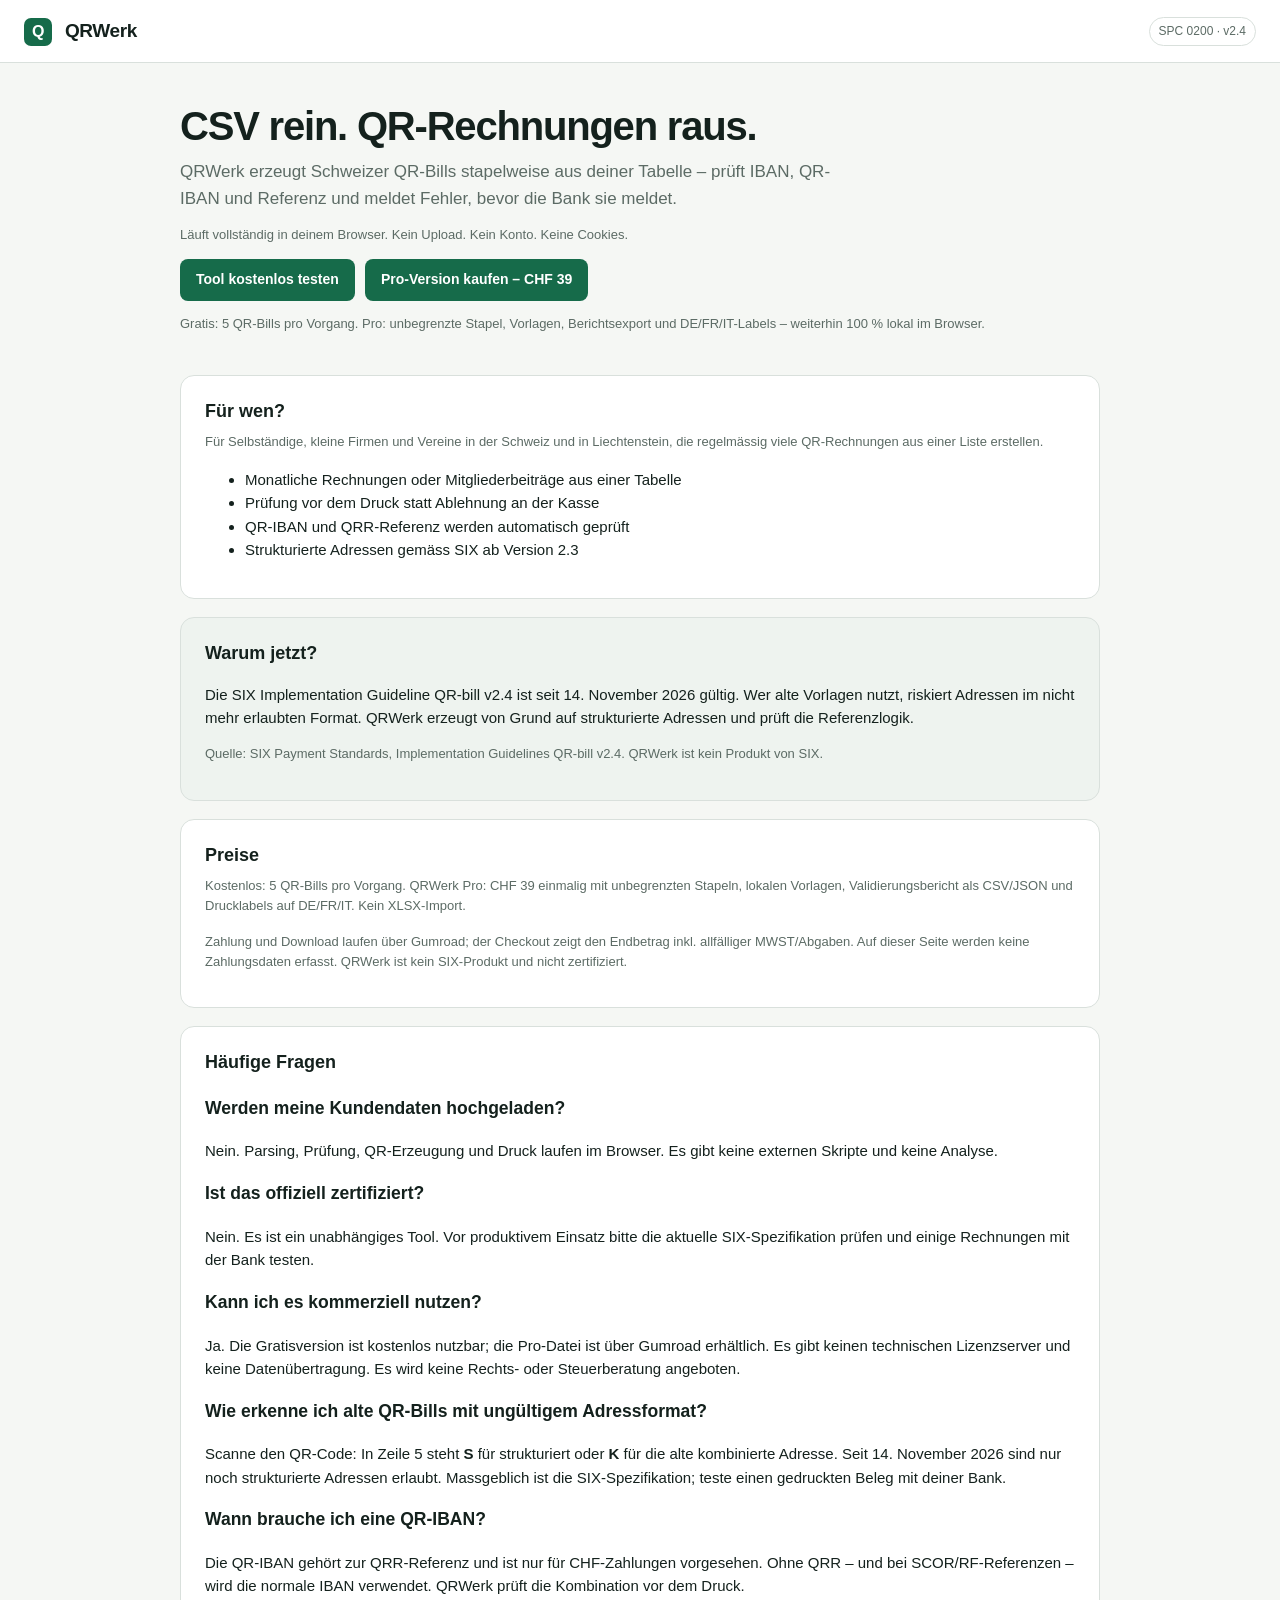
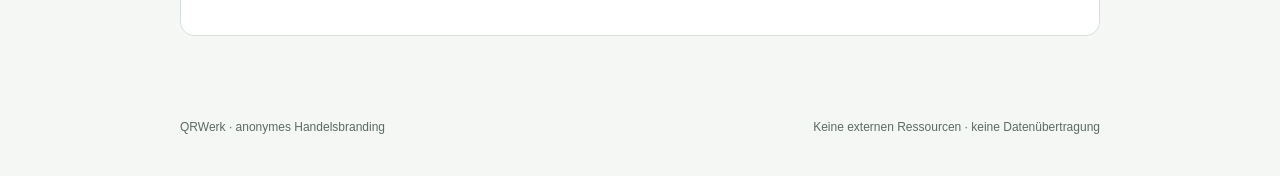
==== index.html @ 18c4329b "FAQ: Adressformat und QR-IBAN ergänzt Zwei additional häufige Fragen inkl. FAQPage-Schema für Inboun" ====
<!doctype html>
<html lang="de-CH">
<head>
  <meta charset="utf-8">
  <meta name="viewport" content="width=device-width, initial-scale=1">
  <title>QRWerk – Schweizer QR-Rechnungen im Stapel, lokal im Browser</title>
  <meta name="description" content="CSV-Datei zu geprüften Schweizer QR-Bills: IBAN, QR-IBAN und Referenz prüfen, SPC 0200 nach SIX v2.4. 100 % lokal im Browser, ohne Upload und ohne Konto. Gratis mit 5 QR-Bills, Pro CHF 39.">
  <meta name="robots" content="index,follow">
  <link rel="canonical" href="https://phil-antrope.github.io/qrwerk/">
  <meta property="og:title" content="QRWerk – Schweizer QR-Rechnungen im Stapel">
  <meta property="og:description" content="CSV rein, geprüfte QR-Bills raus. Lokal im Browser, ohne Upload und ohne Konto.">
  <meta property="og:type" content="website">
  <meta property="og:url" content="https://phil-antrope.github.io/qrwerk/">
  <meta name="twitter:card" content="summary">
  <script type="application/ld+json">
  {
    "@context": "https://schema.org",
    "@type": "SoftwareApplication",
    "name": "QRWerk",
    "applicationCategory": "BusinessApplication",
    "operatingSystem": "Webbrowser",
    "url": "https://phil-antrope.github.io/qrwerk/",
    "description": "Erzeugt aus CSV geprüfte Schweizer QR-Bills mit SPC-0200-Payload nach SIX IG QR-bill v2.4. Läuft vollständig lokal im Browser, ohne Upload, Konto oder Cookies.",
    "inLanguage": "de-CH",
    "offers": {
      "@type": "Offer",
      "price": "39",
      "priceCurrency": "CHF",
      "url": "https://gumroad.com/l/focvs",
      "description": "QRWerk Pro: unbegrenzte Stapel, lokale Vorlagen, Berichtsexport, DE/FR/IT-Labels. Einmalig, kein Abo."
    }
  }
  </script>
  <script type="application/ld+json">
  {
    "@context": "https://schema.org",
    "@type": "FAQPage",
    "mainEntity": [
      {
        "@type": "Question",
        "name": "Werden meine Kundendaten hochgeladen?",
        "acceptedAnswer": {
          "@type": "Answer",
          "text": "Nein. Parsing, Prüfung, QR-Erzeugung und Druck laufen im Browser. Es gibt keine externen Skripte und keine Analyse."
        }
      },
      {
        "@type": "Question",
        "name": "Ist QRWerk offiziell zertifiziert?",
        "acceptedAnswer": {
          "@type": "Answer",
          "text": "Nein. Es ist ein unabhängiges Tool, kein Produkt der SIX Group, ohne Zertifizierung und ohne Garantie für Bankannahme."
        }
      },
      {
        "@type": "Question",
        "name": "Was kostet QRWerk?",
        "acceptedAnswer": {
          "@type": "Answer",
          "text": "Die Gratisversion ist kostenlos und erlaubt 5 QR-Bills pro Vorgang. QRWerk Pro kostet CHF 39 einmalig über Gumroad, ohne Abo und ohne Lizenzserver."
        }
      },
      {
        "@type": "Question",
        "name": "Wie erkenne ich alte QR-Bills mit ungültigem Adressformat?",
        "acceptedAnswer": {
          "@type": "Answer",
          "text": "Scanne den QR-Code mit einer beliebigen Reader-App: In Zeile 5 steht S für strukturiert oder K für die alte, kombinierte Adresse. Seit dem 14. November 2026 sind nur noch strukturierte Adressen erlaubt. Prüfe die massgebliche SIX-Spezifikation und teste einen gedruckten Beleg mit deiner Bank."
        }
      },
      {
        "@type": "Question",
        "name": "Wann brauche ich eine QR-IBAN?",
        "acceptedAnswer": {
          "@type": "Answer",
          "text": "Eine QR-IBAN gehört zur QRR-Referenz und ist nur für CHF-Zahlungen vorgesehen. Ohne QRR wird die normale IBAN verwendet; bei SCOR/RF-Referenzen ebenfalls. QRWerk prüft diese Kombination vor dem Druck."
        }
      }
    ]
  }
  </script>
  <link rel="stylesheet" href="tool-style.css?v=2">
</head>
<body>
  <header class="topbar">
    <div class="brand"><span class="mark">Q</span> QRWerk</div>
    <div class="badges"><span class="badge">SPC 0200 · v2.4</span></div>
  </header>

  <main>
    <section class="hero">
      <h1>CSV rein. QR-Rechnungen raus.</h1>
      <p class="lead">QRWerk erzeugt Schweizer QR-Bills stapelweise aus deiner Tabelle – prüft IBAN,
        QR-IBAN und Referenz und meldet Fehler, bevor die Bank sie meldet.</p>
      <p class="hint">Läuft vollständig in deinem Browser. Kein Upload. Kein Konto. Keine Cookies.</p>
      <div class="actions">
        <a href="tool.html"><button type="button">Tool kostenlos testen</button></a>
        <a href="https://gumroad.com/l/focvs"><button type="button">Pro-Version kaufen – CHF 39</button></a>
      </div>
      <p class="hint">Gratis: 5 QR-Bills pro Vorgang. Pro: unbegrenzte Stapel, Vorlagen,
        Berichtsexport und DE/FR/IT-Labels – weiterhin 100 % lokal im Browser.</p>
    </section>

    <section class="card">
      <h2>Für wen?</h2>
      <p class="sub">Für Selbständige, kleine Firmen und Vereine in der Schweiz und in Liechtenstein,
        die regelmässig viele QR-Rechnungen aus einer Liste erstellen.</p>
      <ul>
        <li>Monatliche Rechnungen oder Mitgliederbeiträge aus einer Tabelle</li>
        <li>Prüfung vor dem Druck statt Ablehnung an der Kasse</li>
        <li>QR-IBAN und QRR-Referenz werden automatisch geprüft</li>
        <li>Strukturierte Adressen gemäss SIX ab Version 2.3</li>
      </ul>
    </section>

    <section class="card tonal">
      <h2>Warum jetzt?</h2>
      <p>Die SIX Implementation Guideline QR-bill v2.4 ist seit 14. November 2026 gültig.
        Wer alte Vorlagen nutzt, riskiert Adressen im nicht mehr erlaubten Format. QRWerk
        erzeugt von Grund auf strukturierte Adressen und prüft die Referenzlogik.</p>
      <p class="hint">Quelle: SIX Payment Standards, Implementation Guidelines QR-bill v2.4.
        QRWerk ist kein Produkt von SIX.</p>
    </section>

    <section class="card">
      <h2>Preise</h2>
      <p class="sub">Kostenlos: 5 QR-Bills pro Vorgang. QRWerk Pro: CHF 39 einmalig mit
        unbegrenzten Stapeln, lokalen Vorlagen, Validierungsbericht als CSV/JSON und
        Drucklabels auf DE/FR/IT. Kein XLSX-Import.</p>
      <p class="hint">Zahlung und Download laufen über Gumroad; der Checkout zeigt den
        Endbetrag inkl. allfälliger MWST/Abgaben. Auf dieser Seite werden keine Zahlungsdaten
        erfasst. QRWerk ist kein SIX-Produkt und nicht zertifiziert.</p>
    </section>

    <section class="card">
      <h2>Häufige Fragen</h2>
      <h3>Werden meine Kundendaten hochgeladen?</h3>
      <p>Nein. Parsing, Prüfung, QR-Erzeugung und Druck laufen im Browser. Es gibt keine
        externen Skripte und keine Analyse.</p>
      <h3>Ist das offiziell zertifiziert?</h3>
      <p>Nein. Es ist ein unabhängiges Tool. Vor produktivem Einsatz bitte die aktuelle
        SIX-Spezifikation prüfen und einige Rechnungen mit der Bank testen.</p>
      <h3>Kann ich es kommerziell nutzen?</h3>
      <p>Ja. Die Gratisversion ist kostenlos nutzbar; die Pro-Datei ist über Gumroad
        erhältlich. Es gibt keinen technischen Lizenzserver und keine Datenübertragung.
        Es wird keine Rechts- oder Steuerberatung angeboten.</p>
      <h3>Wie erkenne ich alte QR-Bills mit ungültigem Adressformat?</h3>
      <p>Scanne den QR-Code: In Zeile 5 steht <strong>S</strong> für strukturiert oder
        <strong>K</strong> für die alte kombinierte Adresse. Seit 14. November 2026 sind nur
        noch strukturierte Adressen erlaubt. Massgeblich ist die SIX-Spezifikation; teste
        einen gedruckten Beleg mit deiner Bank.</p>
      <h3>Wann brauche ich eine QR-IBAN?</h3>
      <p>Die QR-IBAN gehört zur QRR-Referenz und ist nur für CHF-Zahlungen vorgesehen.
        Ohne QRR – und bei SCOR/RF-Referenzen – wird die normale IBAN verwendet. QRWerk
        prüft die Kombination vor dem Druck.</p>
    </section>
  </main>

  <footer>
    <span>QRWerk · anonymes Handelsbranding</span>
    <span>Keine externen Ressourcen · keine Datenübertragung</span>
  </footer>
</body>
</html>
---- tool-style.css ----
:root {
  --ink: #14211d;
  --muted: #5c6b65;
  --line: #d9e0dc;
  --bg: #f5f7f4;
  --card: #ffffff;
  --accent: #166b4a;
  --accent-dark: #0f5037;
  --red: #a4262c;
  --ok: #157347;
}

* { box-sizing: border-box; }

body {
  margin: 0;
  background: var(--bg);
  color: var(--ink);
  font: 15px/1.55 -apple-system, BlinkMacSystemFont, "Segoe UI", Roboto, Helvetica, Arial, sans-serif;
}

.topbar {
  display: flex;
  align-items: center;
  justify-content: space-between;
  gap: 16px;
  padding: 16px 24px;
  border-bottom: 1px solid var(--line);
  background: var(--card);
}

.brand { font-weight: 700; font-size: 19px; letter-spacing: -0.02em; }
.mark {
  display: inline-grid;
  place-items: center;
  width: 28px; height: 28px;
  margin-right: 8px;
  border-radius: 7px;
  background: var(--accent);
  color: white;
  font-size: 16px;
}
.badges { display: flex; gap: 8px; flex-wrap: wrap; }
.badge {
  padding: 4px 9px;
  border: 1px solid var(--line);
  border-radius: 999px;
  color: var(--muted);
  font-size: 12px;
}

main { max-width: 960px; margin: 0 auto; padding: 32px 20px 64px; }

.hero { padding: 8px 0 28px; }
h1 { margin: 0 0 10px; font-size: clamp(26px, 4vw, 40px); line-height: 1.15; letter-spacing: -0.03em; }
.lead { margin: 0 0 10px; color: var(--muted); font-size: 17px; max-width: 680px; }
.hint { color: var(--muted); font-size: 13px; }
.mode-switch { display: flex; align-items: center; gap: 10px; flex-wrap: wrap; margin-top: 12px; }
.check { display: inline-flex; align-items: center; font-size: 13px; color: var(--ink); }
.check input { display: inline-block; width: auto; margin: 0 8px 0 0; }

.card {
  background: var(--card);
  border: 1px solid var(--line);
  border-radius: 14px;
  padding: 22px 24px;
  margin-bottom: 18px;
}
.card.tonal { background: #eef3ef; }
h2 { margin: 0 0 6px; font-size: 18px; }
.sub { margin: 0 0 16px; color: var(--muted); font-size: 13px; }
.step {
  display: inline-grid; place-items: center;
  width: 24px; height: 24px; margin-right: 8px;
  border-radius: 50%;
  background: #e5f2eb; color: var(--accent-dark);
  font-size: 12px; font-weight: 700;
}

.grid { display: grid; grid-template-columns: repeat(3, minmax(0, 1fr)); gap: 12px; }
.grid .wide { grid-column: 1 / -1; }
label { display: block; font-size: 12px; color: var(--muted); font-weight: 600; }
input, textarea, select {
  display: block;
  width: 100%;
  margin-top: 5px;
  padding: 9px 11px;
  border: 1px solid #cbd5d0;
  border-radius: 8px;
  background: #fff;
  color: var(--ink);
  font: inherit;
  font-size: 14px;
}
input:focus, textarea:focus, select:focus { outline: 2px solid #9ccdb4; border-color: var(--accent); }
textarea { font-family: ui-monospace, SFMono-Regular, Menlo, monospace; font-size: 13px; resize: vertical; }
.inline-input { width: min(320px, 100%); }
.local-templates { margin-top: 16px; font-size: 13px; }
.local-templates summary { cursor: pointer; color: var(--accent-dark); font-weight: 600; }
.local-templates select { width: min(320px, 100%); }

.actions { display: flex; align-items: center; gap: 10px; flex-wrap: wrap; margin-top: 14px; }
button {
  padding: 10px 16px;
  border: 0;
  border-radius: 8px;
  background: var(--accent);
  color: white;
  font: inherit; font-weight: 600; font-size: 14px;
  cursor: pointer;
}
button:hover { background: var(--accent-dark); }
button.ghost { background: #eef3ef; color: var(--accent-dark); }
button.ghost:hover { background: #e0eae3; }
button:disabled { opacity: 0.5; cursor: not-allowed; }
.file { margin-left: auto; }
.file input { display: inline-block; width: auto; margin-left: 8px; font-size: 12px; }

.summary { margin-bottom: 12px; font-size: 13px; }
.tablewrap { overflow-x: auto; }
table { width: 100%; border-collapse: collapse; font-size: 13px; }
th, td { text-align: left; padding: 8px 10px; border-bottom: 1px solid var(--line); }
th { color: var(--muted); font-size: 11px; text-transform: uppercase; letter-spacing: 0.05em; }
.status-ok { color: var(--ok); font-weight: 600; }
.status-error { color: var(--red); font-weight: 600; }

.slips { display: grid; gap: 20px; }
.slip {
  width: 210mm;
  max-width: 100%;
  min-height: 105mm;
  margin: 0 auto;
  border: 1px solid #222;
  background: white;
  display: grid;
  /* SIX IG v2.4, 3.3: receipt 62 mm + payment part 148 mm = 210 mm. */
  grid-template-columns: 148mm 62mm;
  gap: 0;
  padding: 0;
  color: #000;
  font-size: 9pt;
}
.payment { display: grid; grid-template-columns: 46mm 1fr; gap: 5mm; align-content: start; }
.slip-title { grid-column: 1 / -1; margin: 0 0 2mm; font-size: 8pt; text-transform: uppercase; }
.qr svg { display: block; width: 46mm; height: 46mm; }
.payinfo dl { margin: 0; display: grid; grid-template-columns: 26mm 1fr; gap: 2mm 3mm; }
.payinfo dt { color: #333; font-size: 7pt; text-transform: uppercase; }
.payinfo dd { margin: 0; font-weight: 600; word-break: break-word; }
.payinfo dd.blank { min-height: 3mm; border-bottom: 1px solid #888; }
.payinfo .amount { font-size: 14pt; font-weight: 700; }
.receipt { border-left: 1px dashed #555; padding-left: 4mm; }
.receipt h4 { margin: 0 0 3mm; font-size: 8pt; }
.receipt .line { margin-bottom: 2mm; word-break: break-word; }
.receipt .amount { margin-top: 6mm; font-size: 12pt; font-weight: 700; }

footer {
  display: flex; justify-content: space-between; gap: 16px; flex-wrap: wrap;
  max-width: 960px; margin: 0 auto; padding: 0 20px 40px;
  color: var(--muted); font-size: 12px;
}

@media (max-width: 760px) {
  .grid { grid-template-columns: repeat(2, minmax(0, 1fr)); }
  .file { margin-left: 0; }
}

@page { size: A4; margin: 0; }
@media print {
  body { background: white; }
  .topbar, .hero, .card:not(#preview-card), .no-print, footer, .tonal { display: none !important; }
  main { max-width: none; margin: 0; padding: 0; }
  .card { border: 0; padding: 0; margin: 0; }
  #preview-card h2, #preview-card .sub { display: none; }
  .slips { display: block; }
  .slip { break-after: page; page-break-after: always; border: 0; margin: 0; }
  .slip:last-child { break-after: auto; page-break-after: auto; }
}
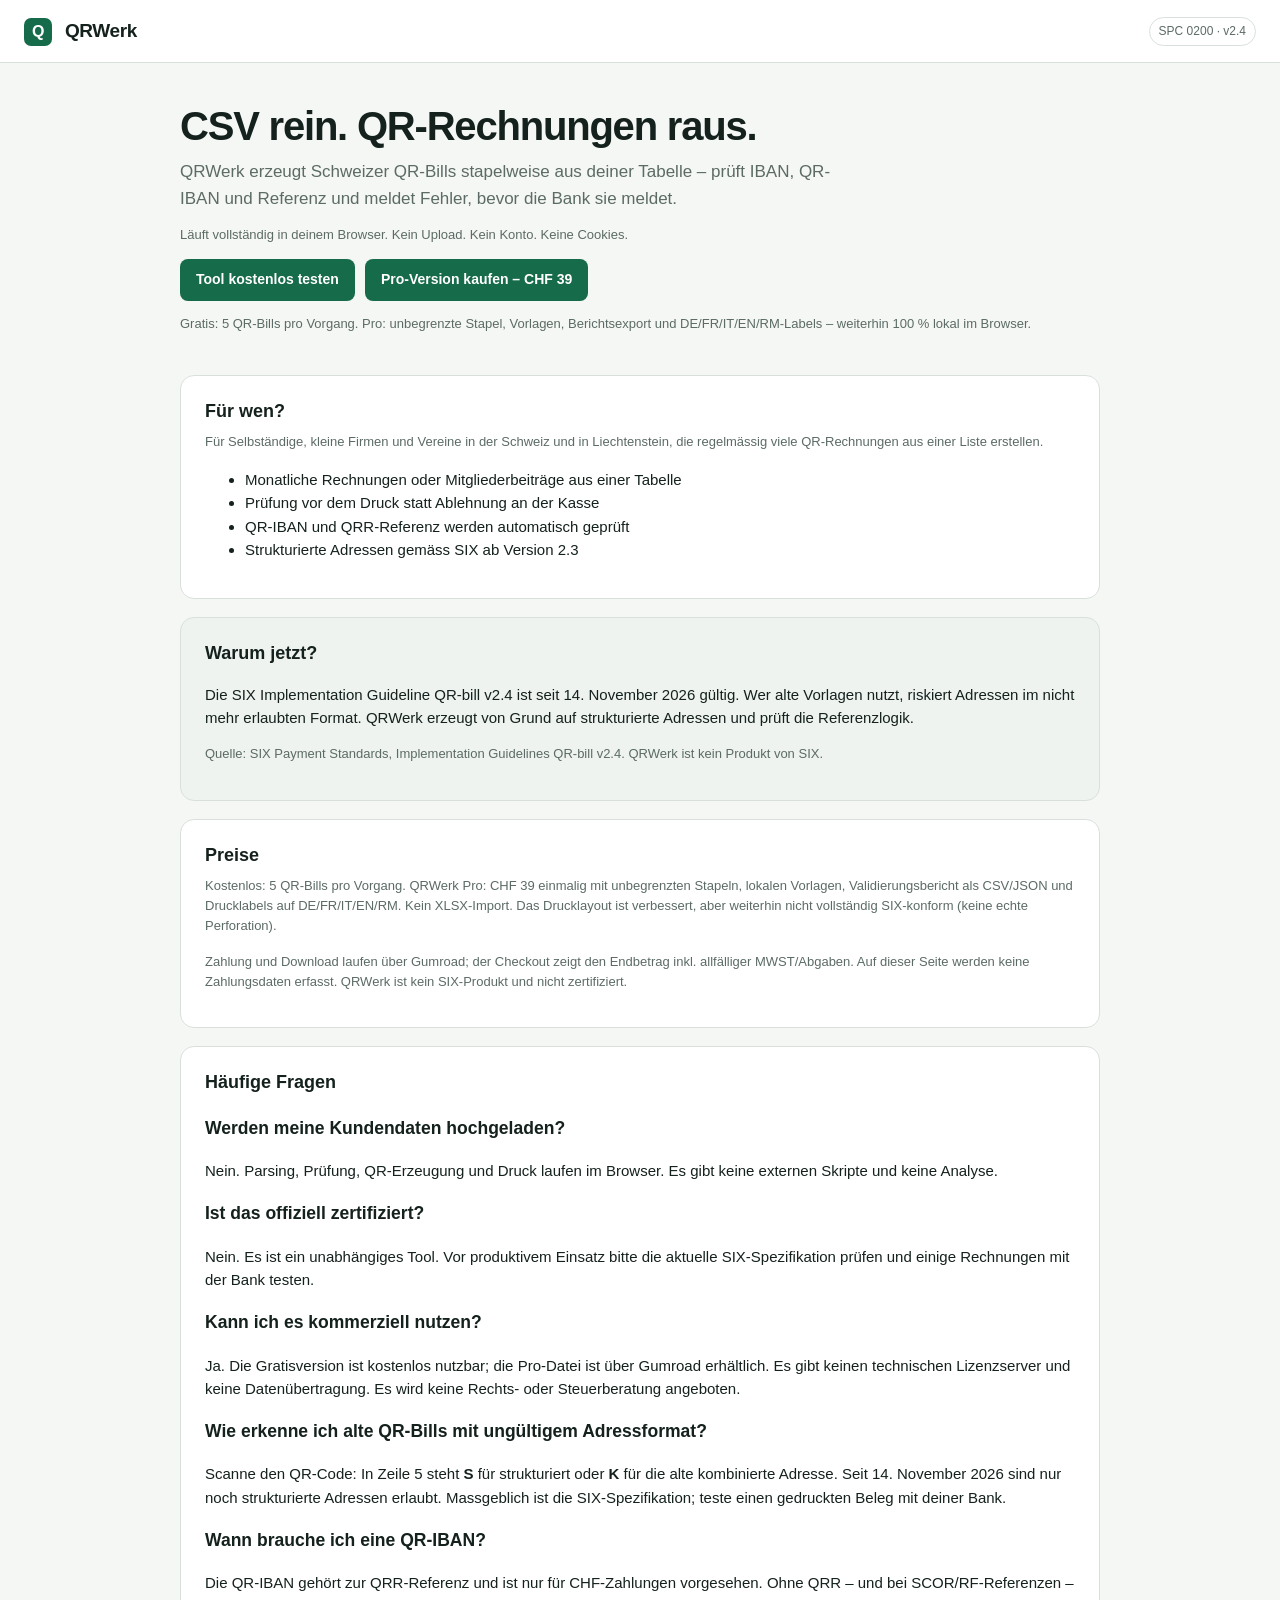
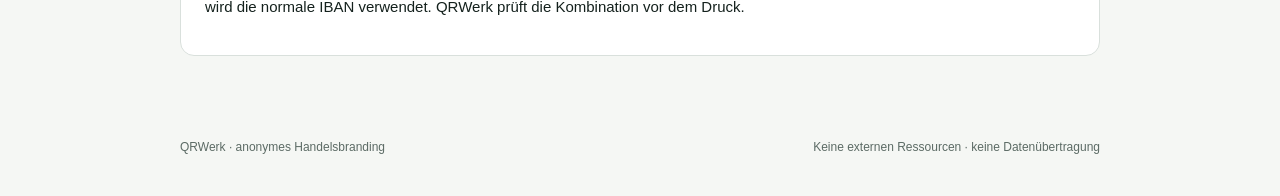
==== commit c8899950: "QRWerk v0.3.0 – SIX-Restlücken, Länderprüfung, Druckmodul (42 Tests) ISO-3166-vendored, §4.4-Betrag/" ====
--- a/index.html
+++ b/index.html
@@ -27,7 +27,7 @@
       "price": "39",
       "priceCurrency": "CHF",
       "url": "https://gumroad.com/l/focvs",
-      "description": "QRWerk Pro: unbegrenzte Stapel, lokale Vorlagen, Berichtsexport, DE/FR/IT-Labels. Einmalig, kein Abo."
+      "description": "QRWerk Pro: unbegrenzte Stapel, lokale Vorlagen, Berichtsexport, DE/FR/IT/EN/RM-Labels. Einmalig, kein Abo."
     }
   }
   </script>
@@ -79,7 +79,7 @@
     ]
   }
   </script>
-  <link rel="stylesheet" href="tool-style.css?v=2">
+  <link rel="stylesheet" href="tool-style.css?v=3">
 </head>
 <body>
   <header class="topbar">
@@ -98,7 +98,7 @@
         <a href="https://gumroad.com/l/focvs"><button type="button">Pro-Version kaufen – CHF 39</button></a>
       </div>
       <p class="hint">Gratis: 5 QR-Bills pro Vorgang. Pro: unbegrenzte Stapel, Vorlagen,
-        Berichtsexport und DE/FR/IT-Labels – weiterhin 100 % lokal im Browser.</p>
+        Berichtsexport und DE/FR/IT/EN/RM-Labels – weiterhin 100 % lokal im Browser.</p>
     </section>
 
     <section class="card">
@@ -126,7 +126,8 @@
       <h2>Preise</h2>
       <p class="sub">Kostenlos: 5 QR-Bills pro Vorgang. QRWerk Pro: CHF 39 einmalig mit
         unbegrenzten Stapeln, lokalen Vorlagen, Validierungsbericht als CSV/JSON und
-        Drucklabels auf DE/FR/IT. Kein XLSX-Import.</p>
+        Drucklabels auf DE/FR/IT/EN/RM. Kein XLSX-Import. Das Drucklayout ist verbessert,
+        aber weiterhin nicht vollständig SIX-konform (keine echte Perforation).</p>
       <p class="hint">Zahlung und Download laufen über Gumroad; der Checkout zeigt den
         Endbetrag inkl. allfälliger MWST/Abgaben. Auf dieser Seite werden keine Zahlungsdaten
         erfasst. QRWerk ist kein SIX-Produkt und nicht zertifiziert.</p>
--- a/tool-style.css
+++ b/tool-style.css
@@ -125,33 +125,67 @@
 .status-error { color: var(--red); font-weight: 600; }
 
 .slips { display: grid; gap: 20px; }
+/* SIX IG v2.4: receipt LEFT of payment part, 62 + 148 = 210 mm, height 105 mm.
+   [P] Browser PDF cannot create a real perforation; dashed lines and corner
+   cut marks are the closest local approximation. Typography follows 3.4
+   (Arial/Helvetica/Liberation Sans, 6-11 pt, no italic/underline). */
 .slip {
+  position: relative;
   width: 210mm;
   max-width: 100%;
   min-height: 105mm;
   margin: 0 auto;
-  border: 1px solid #222;
-  background: white;
+  background: #fff;
   display: grid;
-  /* SIX IG v2.4, 3.3: receipt 62 mm + payment part 148 mm = 210 mm. */
-  grid-template-columns: 148mm 62mm;
-  gap: 0;
-  padding: 0;
+  grid-template-columns: 62mm 148mm;
   color: #000;
-  font-size: 9pt;
-}
-.payment { display: grid; grid-template-columns: 46mm 1fr; gap: 5mm; align-content: start; }
-.slip-title { grid-column: 1 / -1; margin: 0 0 2mm; font-size: 8pt; text-transform: uppercase; }
+  font-family: Arial, Helvetica, "Liberation Sans", sans-serif;
+  font-size: 10pt;
+  font-style: normal;
+  border-top: 1px dashed #333;
+}
+.cut-marks { position: absolute; inset: 0; pointer-events: none; }
+.cut-marks i { position: absolute; width: 3mm; height: 0; border-top: 1px solid #333; }
+.cut-marks i:nth-child(1) { top: 0; left: 0; }
+.cut-marks i:nth-child(2) { top: 0; right: 0; }
+.cut-marks i:nth-child(3) { bottom: 0; left: 0; }
+.cut-marks i:nth-child(4) { bottom: 0; right: 0; }
+.receipt, .payment {
+  display: grid;
+  row-gap: 5mm; /* SIX IG v2.4, 3.5/3.6: 5 mm between sections. */
+  padding: 4mm 5mm;
+  min-width: 0;
+}
+.receipt { grid-template-rows: auto 1fr auto auto; border-right: 1px dashed #333; }
+.payment { grid-template-rows: auto auto auto 1fr; }
+.slip-title { margin: 0; font-size: 11pt; font-weight: 700; line-height: 1.1; }
+.section { min-width: 0; }
+.qr {
+  display: inline-block;
+  padding: var(--qr-quiet-mm, 5mm); /* >= 5 mm and >= 4 modules (set per QR version). */
+  background: #fff;
+  line-height: 0;
+}
 .qr svg { display: block; width: 46mm; height: 46mm; }
-.payinfo dl { margin: 0; display: grid; grid-template-columns: 26mm 1fr; gap: 2mm 3mm; }
-.payinfo dt { color: #333; font-size: 7pt; text-transform: uppercase; }
-.payinfo dd { margin: 0; font-weight: 600; word-break: break-word; }
-.payinfo dd.blank { min-height: 3mm; border-bottom: 1px solid #888; }
-.payinfo .amount { font-size: 14pt; font-weight: 700; }
-.receipt { border-left: 1px dashed #555; padding-left: 4mm; }
-.receipt h4 { margin: 0 0 3mm; font-size: 8pt; }
-.receipt .line { margin-bottom: 2mm; word-break: break-word; }
-.receipt .amount { margin-top: 6mm; font-size: 12pt; font-weight: 700; }
+.fields {
+  margin: 0;
+  display: grid;
+  grid-template-columns: 30mm 1fr;
+  column-gap: 2mm;
+  row-gap: 1mm;
+  align-content: start;
+}
+.receipt .fields { grid-template-columns: 22mm 1fr; }
+.section-head { font-size: 8pt; font-weight: 700; }
+.receipt .section-head { font-size: 6pt; }
+.fields dd { margin: 0; font-size: 10pt; word-break: break-word; }
+.receipt .fields dd { font-size: 8pt; }
+.fields dd.value { font-weight: 700; }
+.fields .payable-to { font-weight: 400; }
+.fields dd.blank-field, .blank-field { min-height: 3mm; border-bottom: 1px solid #000; }
+.fields dd.no-payment { font-weight: 700; }
+.acceptance-section .section-head { font-size: 6pt; font-weight: 700; }
+.acceptance-section .blank-field { margin-top: 2mm; height: 6mm; border-bottom: 1px solid #000; }
 
 footer {
   display: flex; justify-content: space-between; gap: 16px; flex-wrap: wrap;
@@ -172,6 +206,6 @@
   .card { border: 0; padding: 0; margin: 0; }
   #preview-card h2, #preview-card .sub { display: none; }
   .slips { display: block; }
-  .slip { break-after: page; page-break-after: always; border: 0; margin: 0; }
+  .slip { break-after: page; page-break-after: always; border: 0; border-top: 1px dashed #333; margin: 0; }
   .slip:last-child { break-after: auto; page-break-after: auto; }
 }
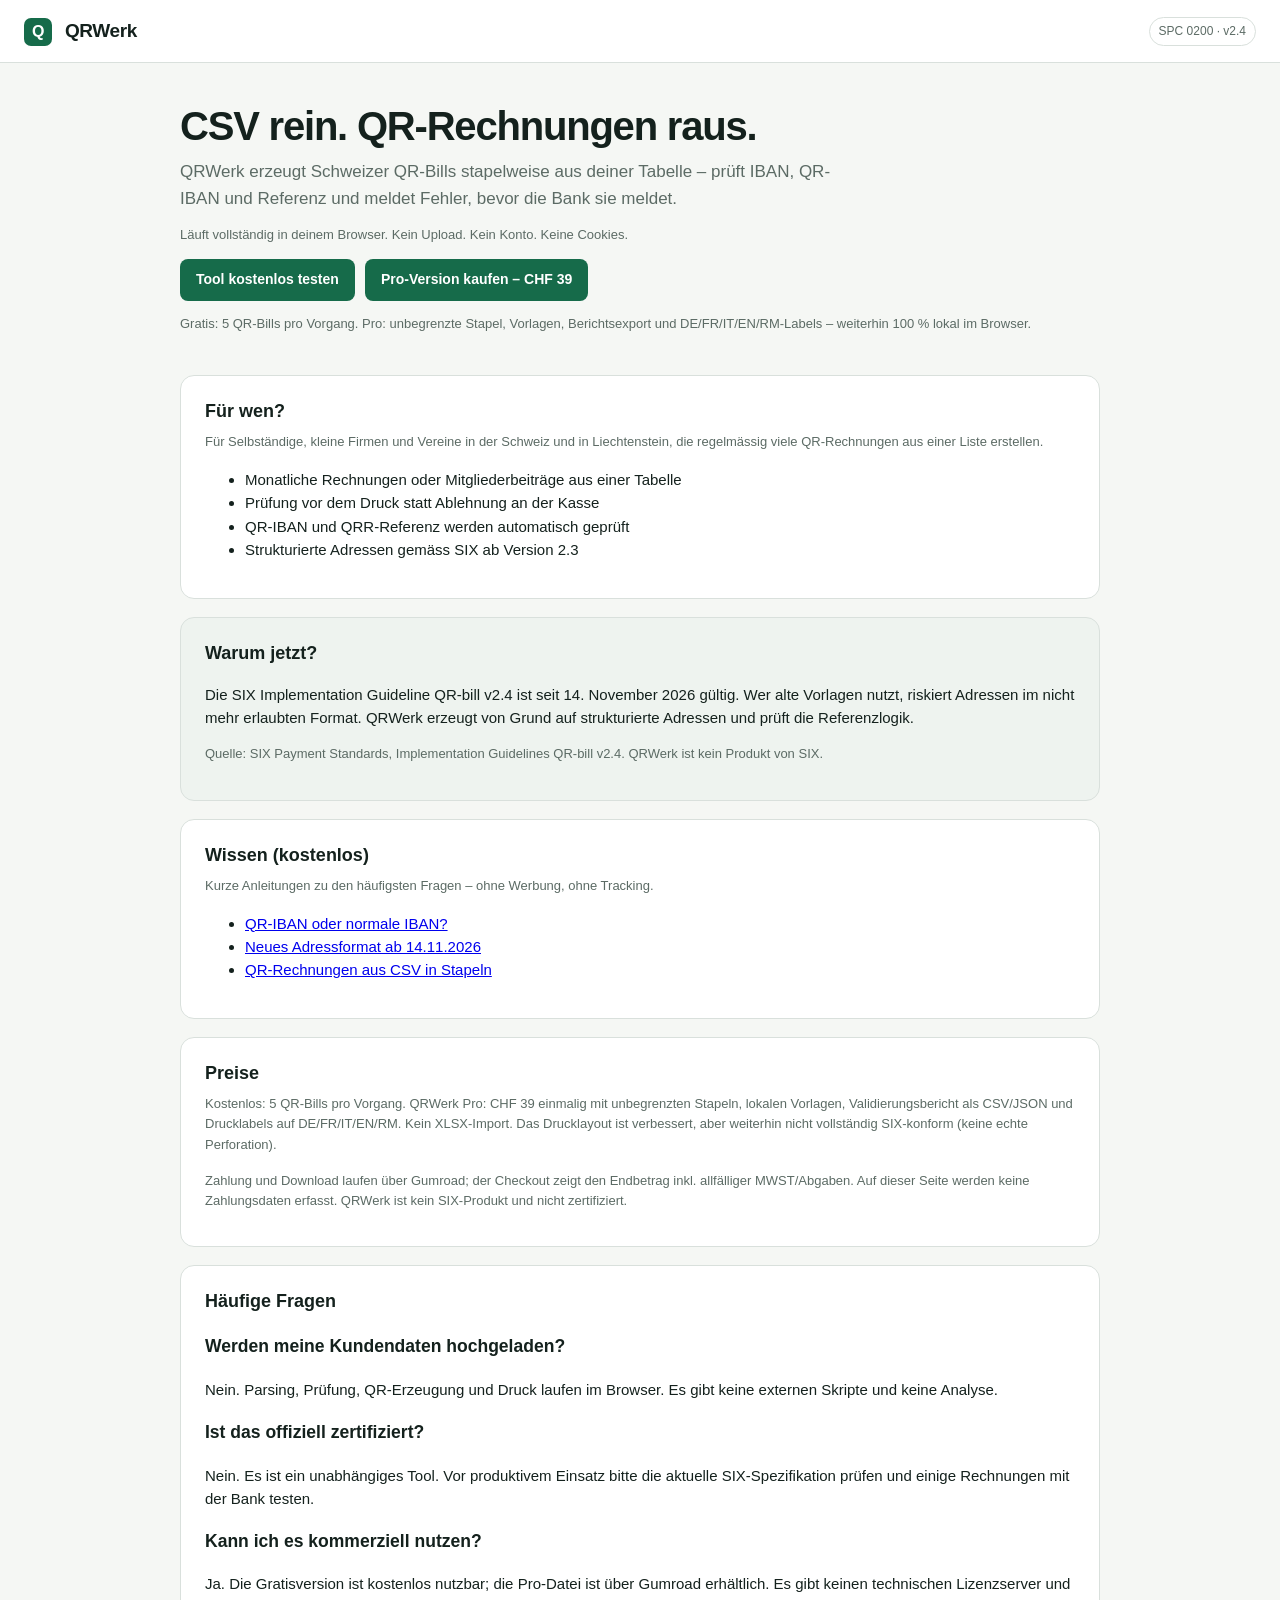
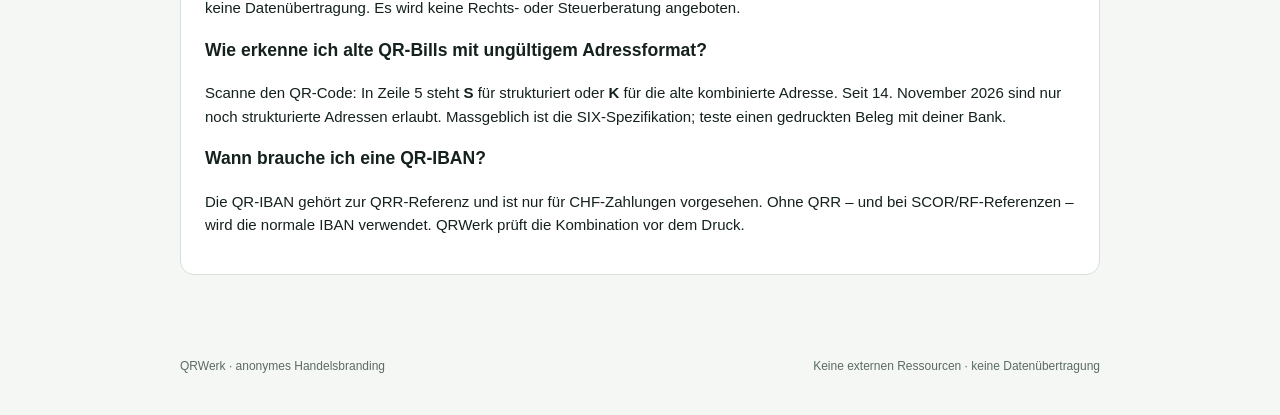
==== commit 4d4f443f: "Landingpage: kostenlose Wissen-Anleitungen verlinkt Inbound-SEO: Verweise auf QR-IBAN, Adressformat " ====
--- a/index.html
+++ b/index.html
@@ -123,6 +123,16 @@
     </section>
 
     <section class="card">
+      <h2>Wissen (kostenlos)</h2>
+      <p class="sub">Kurze Anleitungen zu den häufigsten Fragen – ohne Werbung, ohne Tracking.</p>
+      <ul>
+        <li><a href="https://phil-antrope.github.io/qrwerk/wissen/qr-iban-oder-iban.html">QR-IBAN oder normale IBAN?</a></li>
+        <li><a href="https://phil-antrope.github.io/qrwerk/wissen/qr-bill-adressformat-2026.html">Neues Adressformat ab 14.11.2026</a></li>
+        <li><a href="https://phil-antrope.github.io/qrwerk/wissen/csv-zu-qr-bill.html">QR-Rechnungen aus CSV in Stapeln</a></li>
+      </ul>
+    </section>
+
+    <section class="card">
       <h2>Preise</h2>
       <p class="sub">Kostenlos: 5 QR-Bills pro Vorgang. QRWerk Pro: CHF 39 einmalig mit
         unbegrenzten Stapeln, lokalen Vorlagen, Validierungsbericht als CSV/JSON und
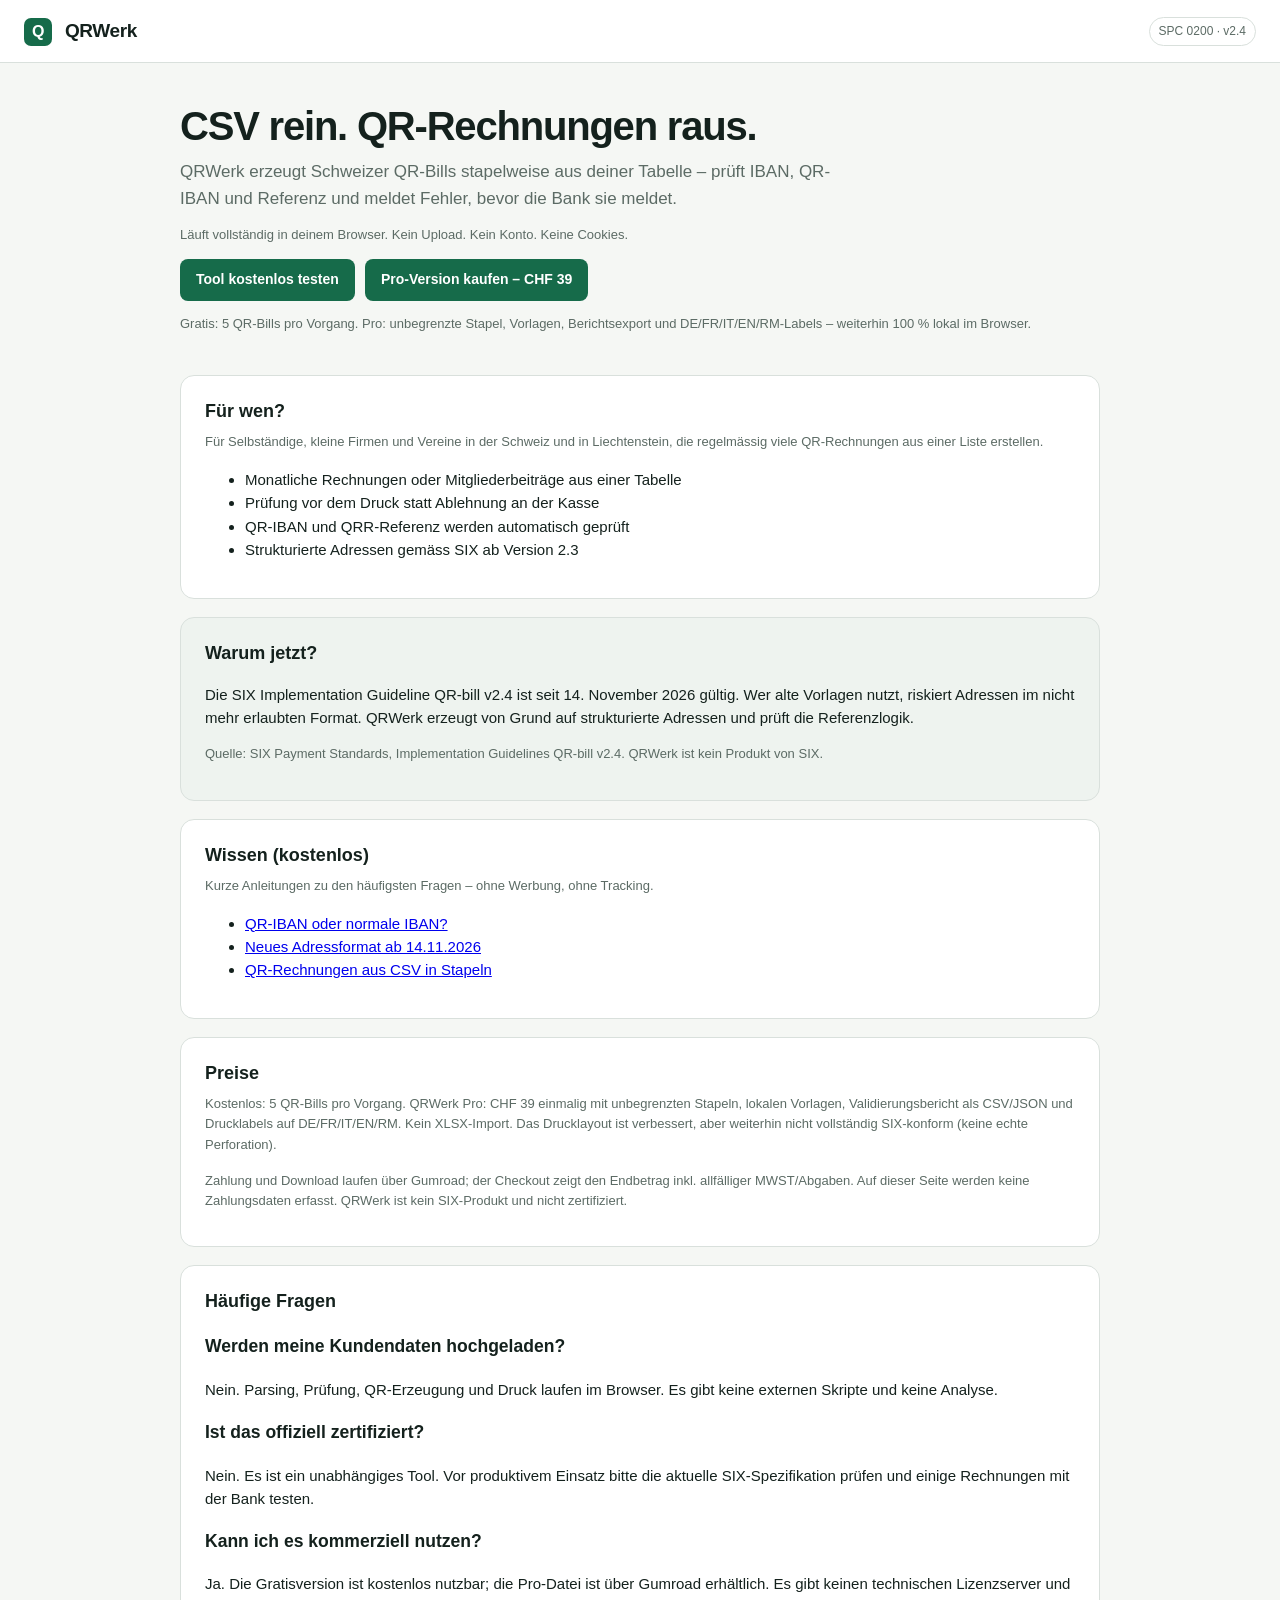
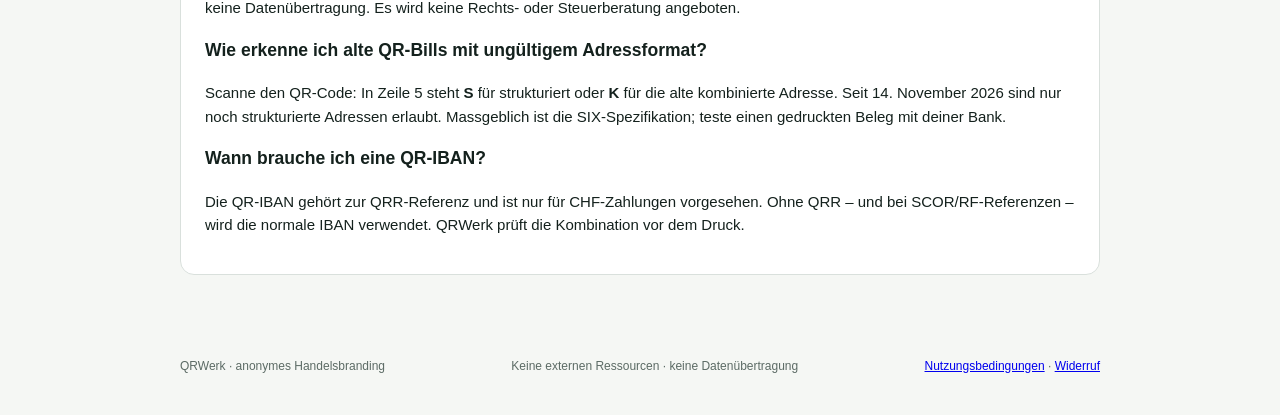
==== commit 4819453b: "Landingpage: Links zu Nutzungsbedingungen und Widerruf Rechtliche Hinweise verlinkt; keine personenb" ====
--- a/index.html
+++ b/index.html
@@ -170,6 +170,7 @@
   <footer>
     <span>QRWerk · anonymes Handelsbranding</span>
     <span>Keine externen Ressourcen · keine Datenübertragung</span>
+    <span><a href="https://phil-antrope.github.io/qrwerk/rechtliches/nutzungsbedingungen.html">Nutzungsbedingungen</a> · <a href="https://phil-antrope.github.io/qrwerk/rechtliches/widerruf.html">Widerruf</a></span>
   </footer>
 </body>
 </html>
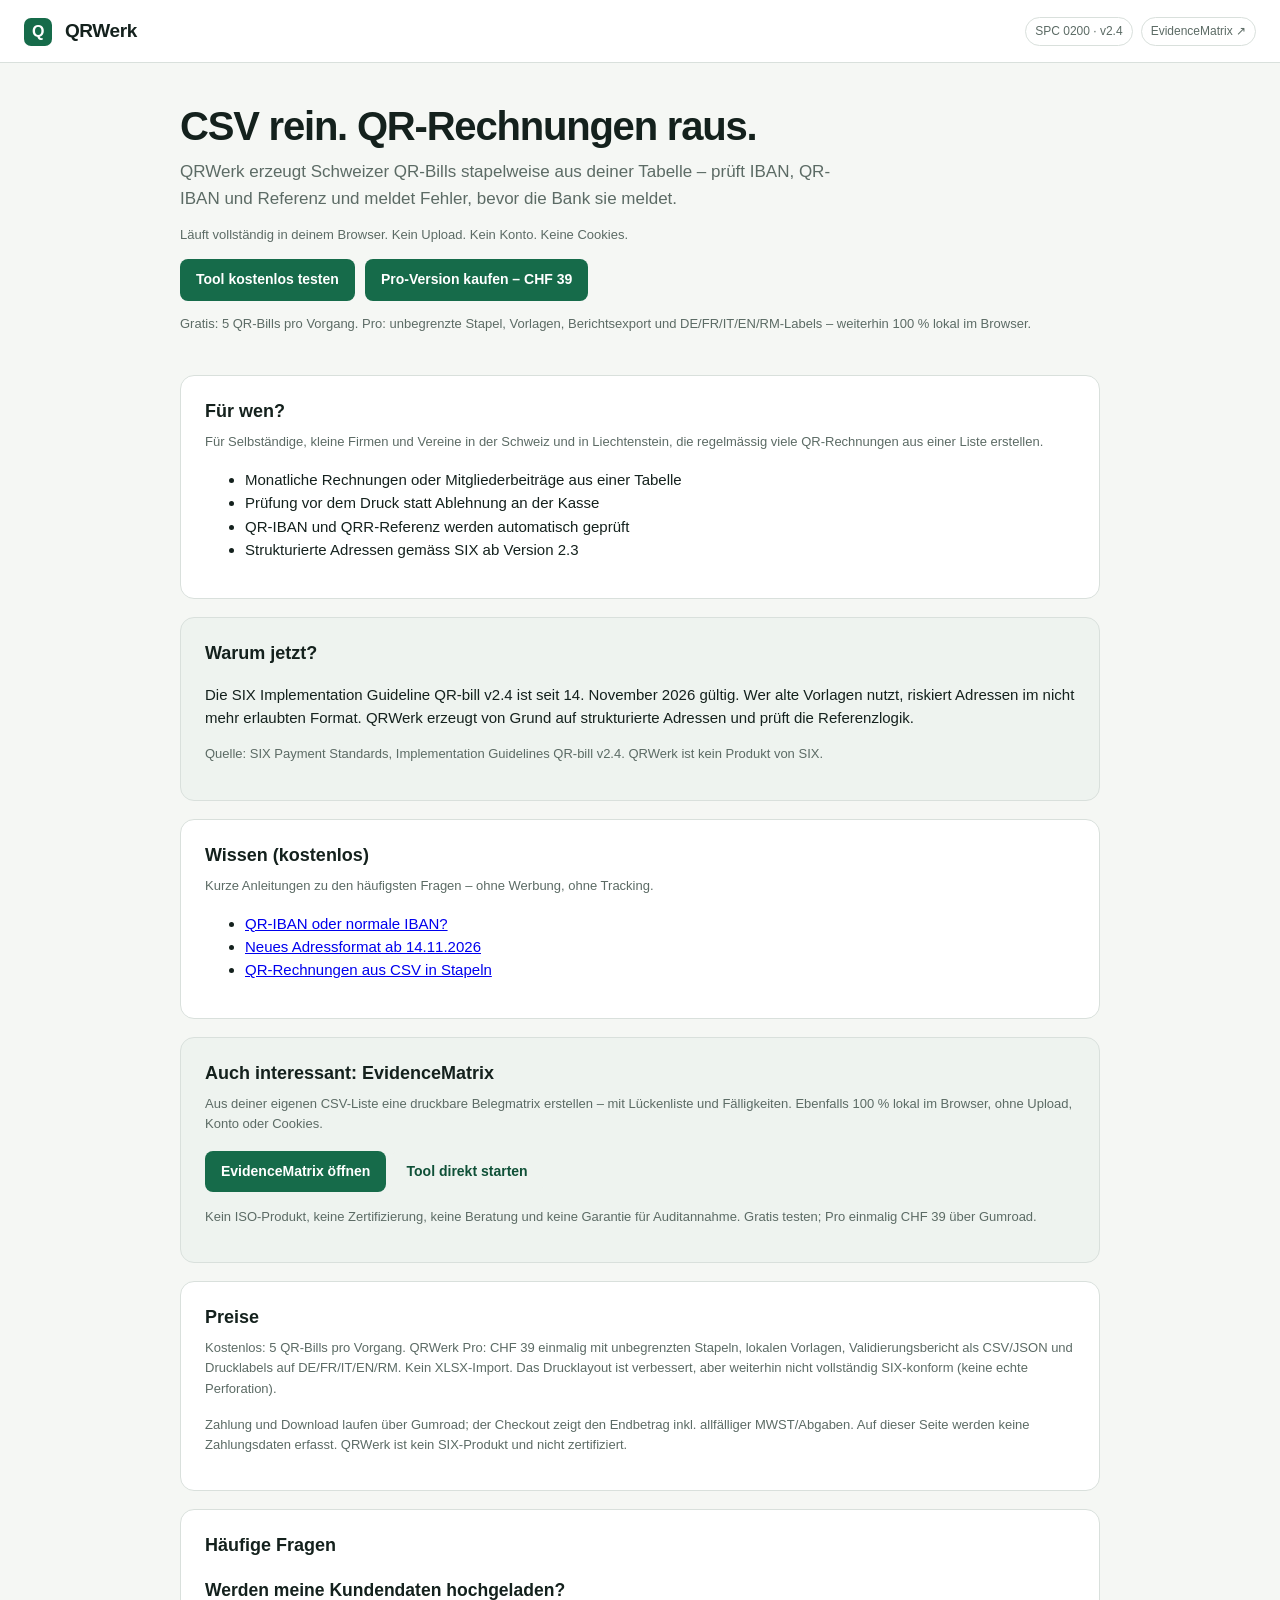
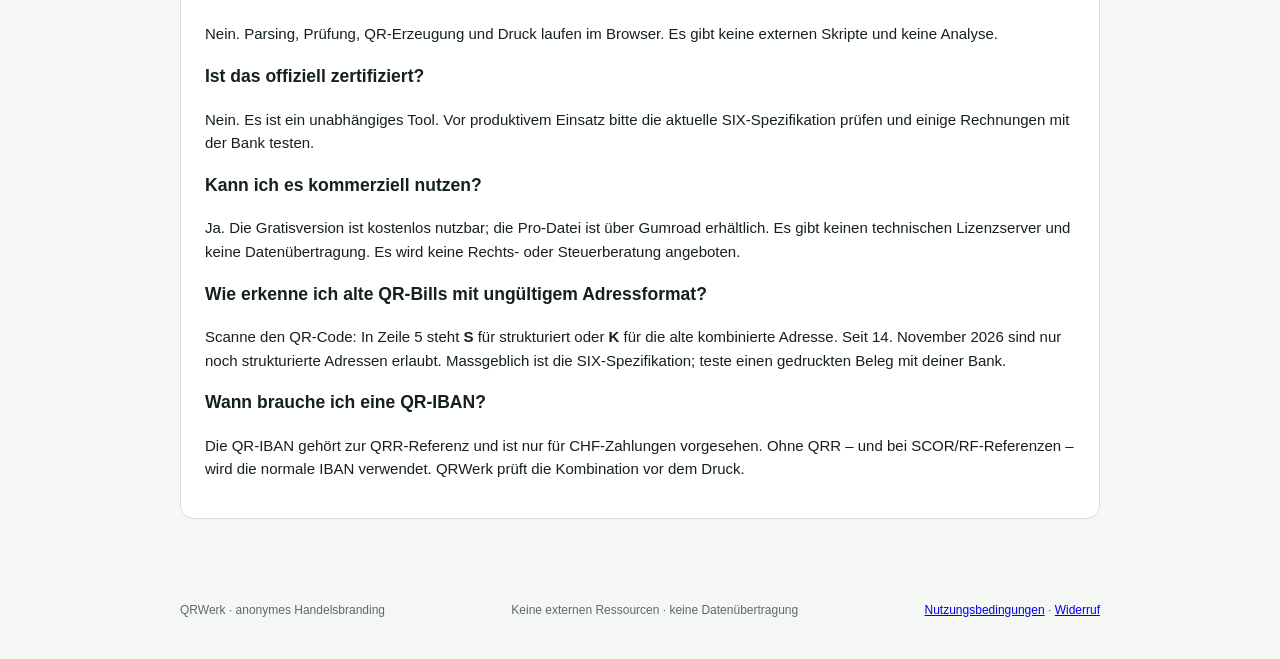
==== commit 2c17983a: "Homepage: EvidenceMatrix verlinkt Kostenloser Einstieg über die QRWerk-Homepage; keine externen Ress" ====
--- a/index.html
+++ b/index.html
@@ -84,7 +84,7 @@
 <body>
   <header class="topbar">
     <div class="brand"><span class="mark">Q</span> QRWerk</div>
-    <div class="badges"><span class="badge">SPC 0200 · v2.4</span></div>
+    <div class="badges"><span class="badge">SPC 0200 · v2.4</span><a class="badge" href="evidencematrix/" style="text-decoration:none">EvidenceMatrix ↗</a></div>
   </header>
 
   <main>
@@ -132,6 +132,16 @@
       </ul>
     </section>
 
+    <section class="card tonal">
+      <h2>Auch interessant: EvidenceMatrix</h2>
+      <p class="sub">Aus deiner eigenen CSV-Liste eine druckbare Belegmatrix erstellen – mit
+        Lückenliste und Fälligkeiten. Ebenfalls 100 % lokal im Browser, ohne Upload, Konto oder Cookies.</p>
+      <p><a href="evidencematrix/"><button type="button">EvidenceMatrix öffnen</button></a>
+        <a href="evidencematrix/em-tool.html"><button type="button" class="ghost">Tool direkt starten</button></a></p>
+      <p class="hint">Kein ISO-Produkt, keine Zertifizierung, keine Beratung und keine Garantie
+        für Auditannahme. Gratis testen; Pro einmalig CHF 39 über Gumroad.</p>
+    </section>
+
     <section class="card">
       <h2>Preise</h2>
       <p class="sub">Kostenlos: 5 QR-Bills pro Vorgang. QRWerk Pro: CHF 39 einmalig mit
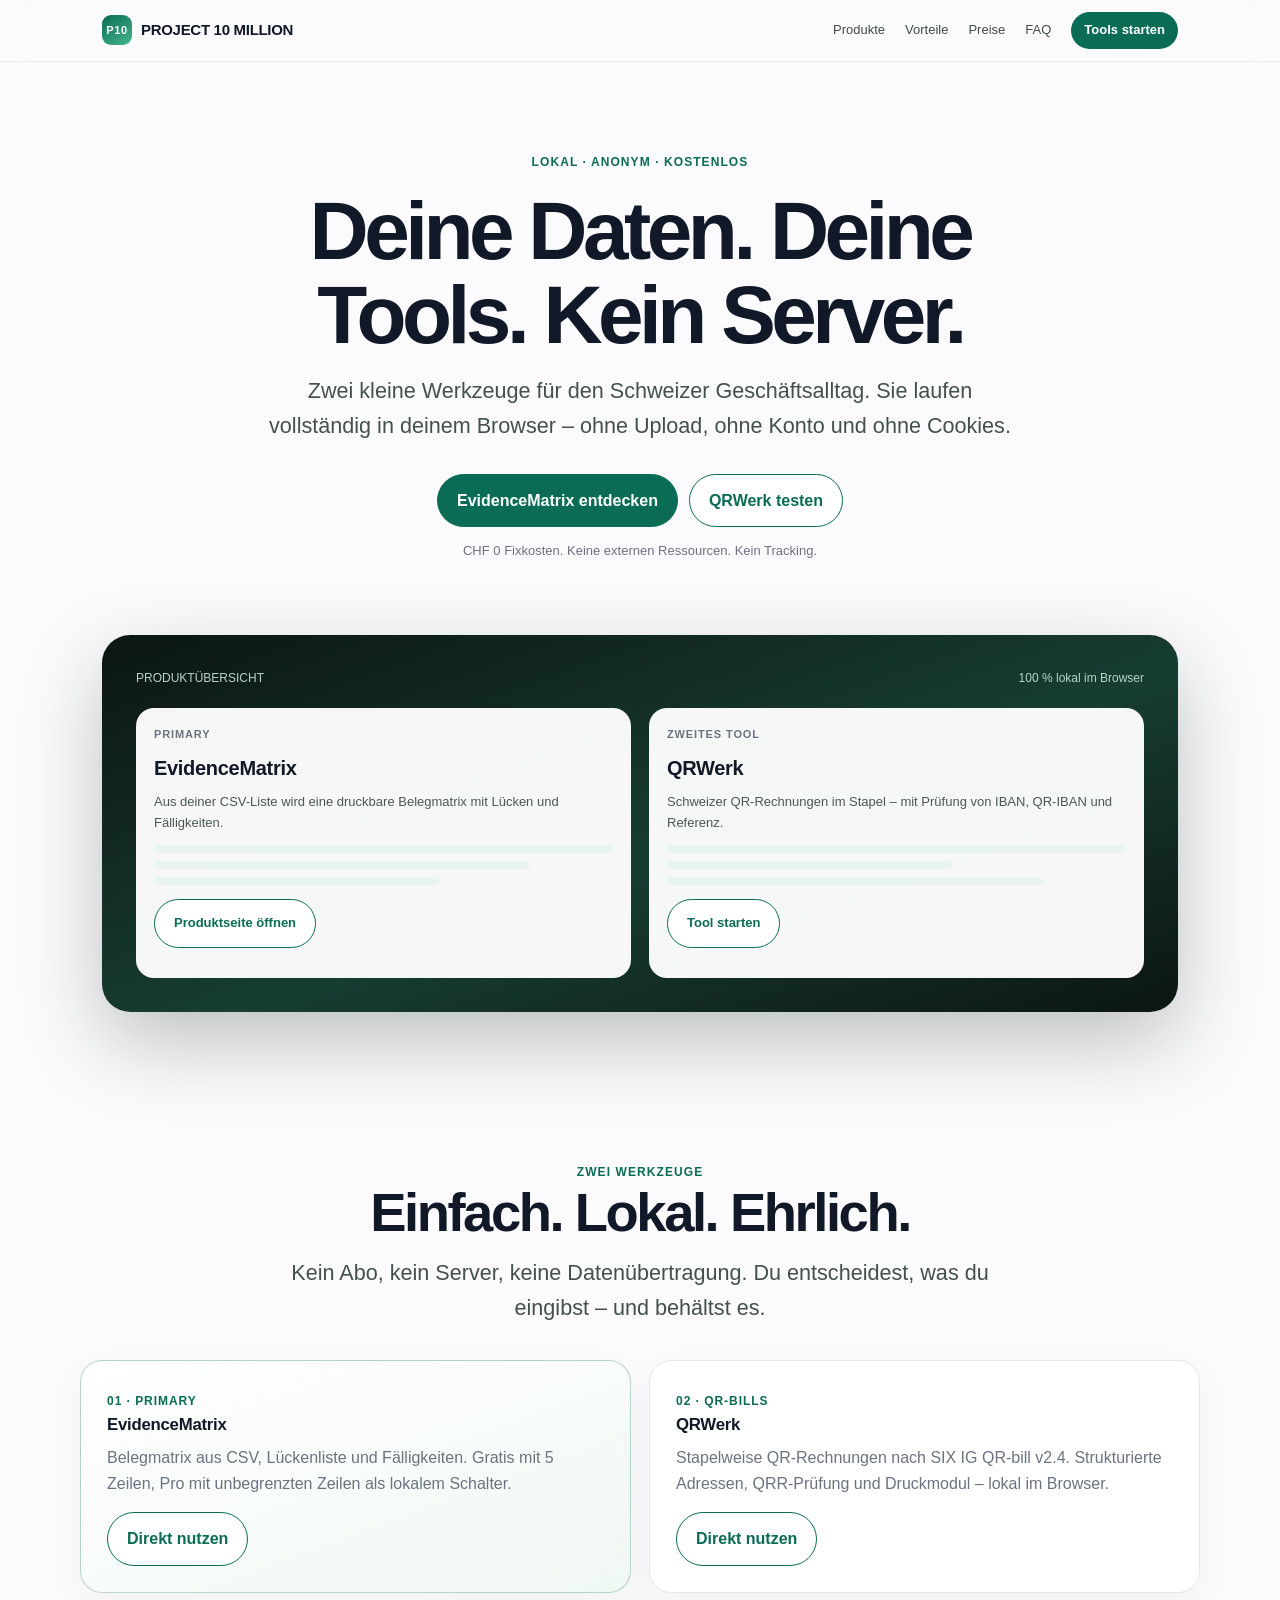
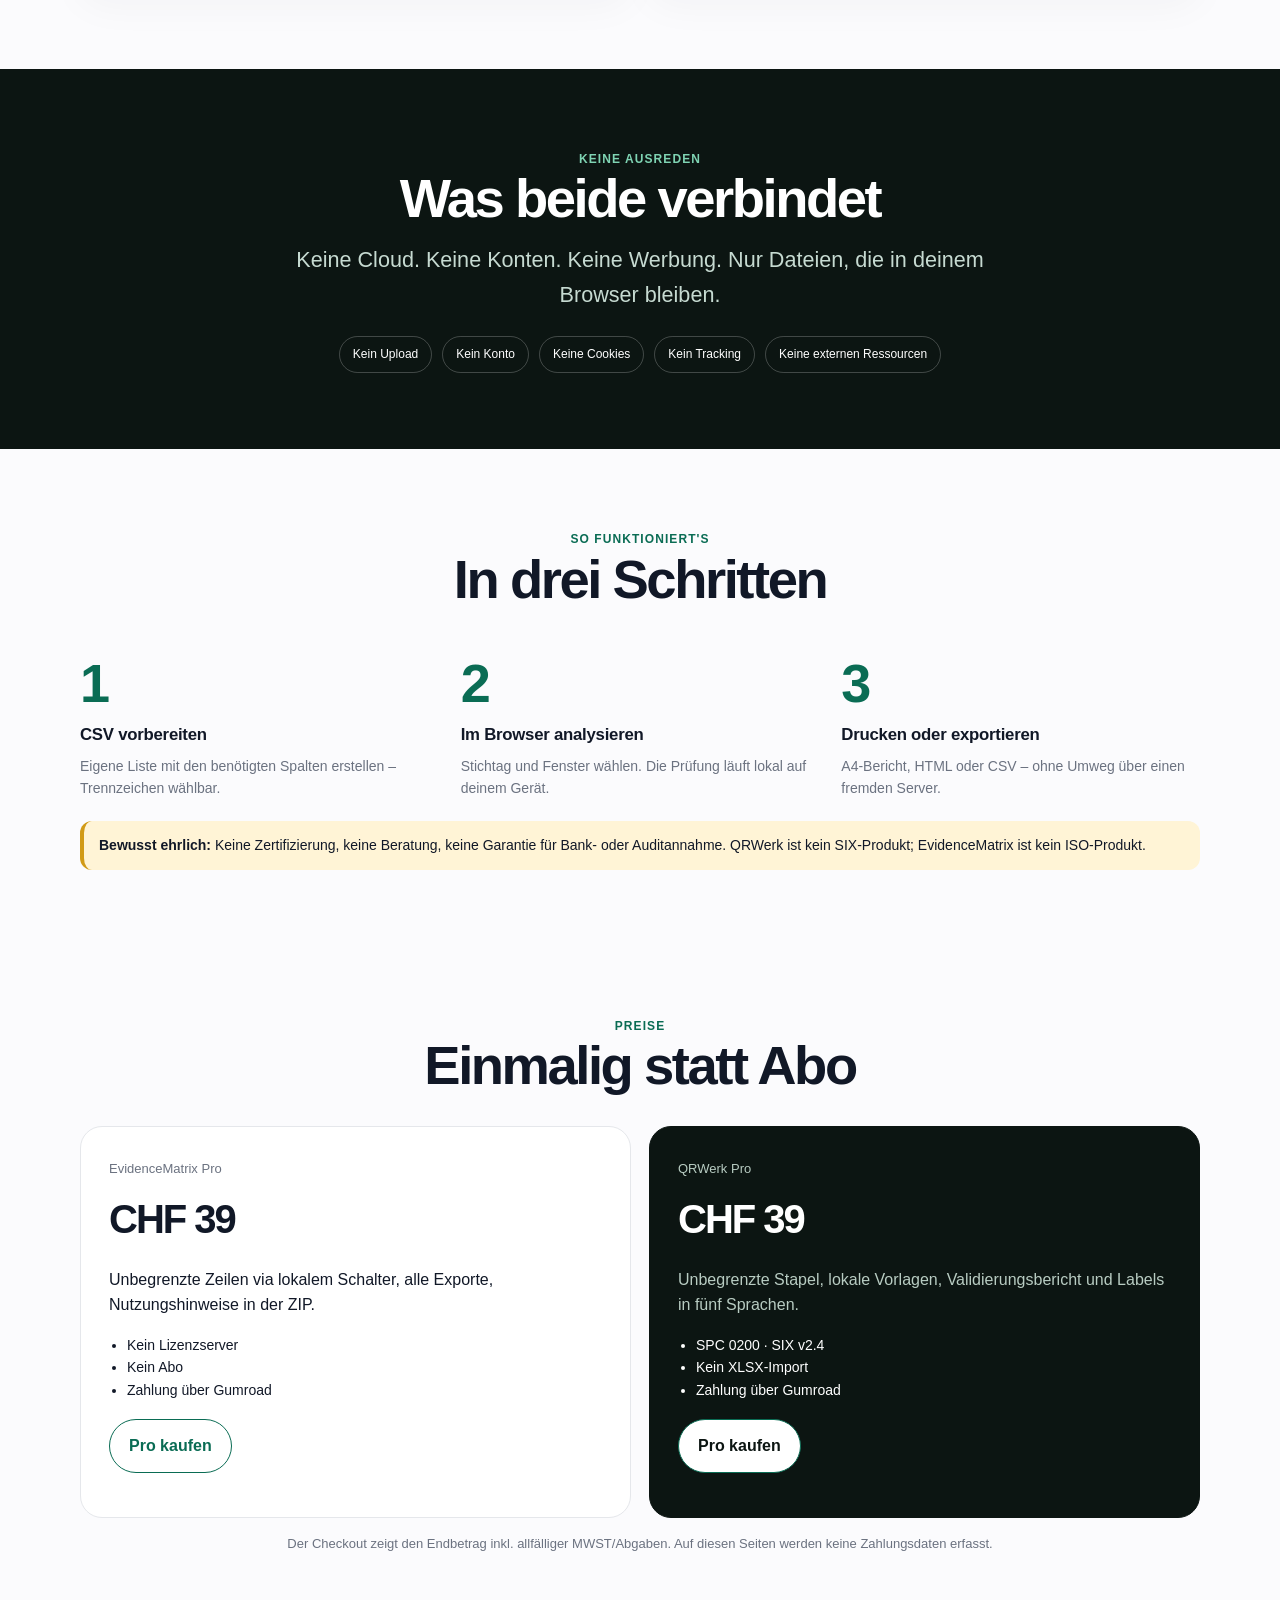
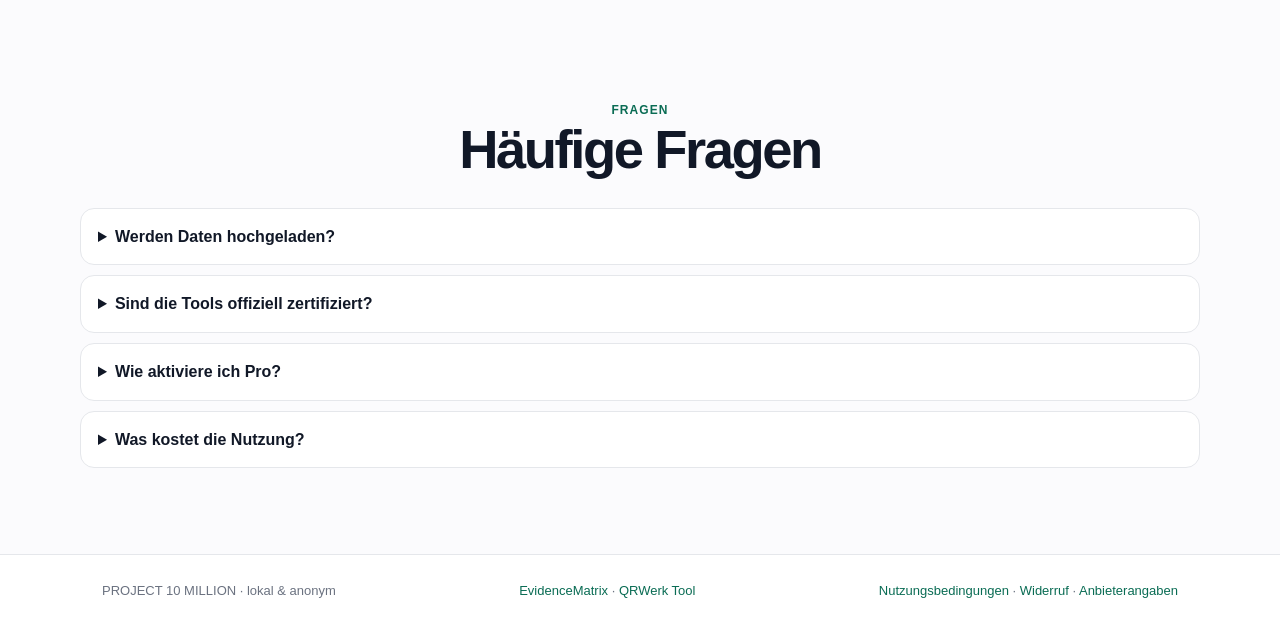
==== commit 1848493d: "Homepage: Apple-artige Produktübersicht Grosse Typografie, glasartige Navigation und direkte Tool-Li" ====
--- a/index.html
+++ b/index.html
@@ -3,12 +3,12 @@
 <head>
   <meta charset="utf-8">
   <meta name="viewport" content="width=device-width, initial-scale=1">
-  <title>QRWerk – Schweizer QR-Rechnungen im Stapel, lokal im Browser</title>
-  <meta name="description" content="CSV-Datei zu geprüften Schweizer QR-Bills: IBAN, QR-IBAN und Referenz prüfen, SPC 0200 nach SIX v2.4. 100 % lokal im Browser, ohne Upload und ohne Konto. Gratis mit 5 QR-Bills, Pro CHF 39.">
+  <title>PROJECT 10 MILLION – lokale Tools für Schweizer Geschäftsalltag</title>
+  <meta name="description" content="Zwei lokale Browser-Tools: EvidenceMatrix für Belegmatrizen aus CSV und QRWerk für Schweizer QR-Rechnungen im Stapel. Kein Upload, kein Konto, keine Cookies.">
   <meta name="robots" content="index,follow">
   <link rel="canonical" href="https://phil-antrope.github.io/qrwerk/">
-  <meta property="og:title" content="QRWerk – Schweizer QR-Rechnungen im Stapel">
-  <meta property="og:description" content="CSV rein, geprüfte QR-Bills raus. Lokal im Browser, ohne Upload und ohne Konto.">
+  <meta property="og:title" content="PROJECT 10 MILLION – lokale Tools, keine Server">
+  <meta property="og:description" content="EvidenceMatrix und QRWerk: zwei Werkzeuge, die vollständig im Browser laufen.">
   <meta property="og:type" content="website">
   <meta property="og:url" content="https://phil-antrope.github.io/qrwerk/">
   <meta name="twitter:card" content="summary">
@@ -20,167 +20,252 @@
     "applicationCategory": "BusinessApplication",
     "operatingSystem": "Webbrowser",
     "url": "https://phil-antrope.github.io/qrwerk/",
-    "description": "Erzeugt aus CSV geprüfte Schweizer QR-Bills mit SPC-0200-Payload nach SIX IG QR-bill v2.4. Läuft vollständig lokal im Browser, ohne Upload, Konto oder Cookies.",
+    "description": "Erzeugt aus CSV geprüfte Schweizer QR-Bills mit SPC-0200-Payload nach SIX IG QR-bill v2.4. Läuft vollständig lokal im Browser.",
     "inLanguage": "de-CH",
     "offers": {
       "@type": "Offer",
       "price": "39",
       "priceCurrency": "CHF",
-      "url": "https://gumroad.com/l/focvs",
-      "description": "QRWerk Pro: unbegrenzte Stapel, lokale Vorlagen, Berichtsexport, DE/FR/IT/EN/RM-Labels. Einmalig, kein Abo."
+      "url": "https://1502003004208.gumroad.com/l/focvs",
+      "description": "QRWerk Pro: unbegrenzte Stapel, lokale Vorlagen, Berichtsexport und DE/FR/IT/EN/RM-Labels."
     }
   }
   </script>
   <script type="application/ld+json">
   {
     "@context": "https://schema.org",
-    "@type": "FAQPage",
-    "mainEntity": [
-      {
-        "@type": "Question",
-        "name": "Werden meine Kundendaten hochgeladen?",
-        "acceptedAnswer": {
-          "@type": "Answer",
-          "text": "Nein. Parsing, Prüfung, QR-Erzeugung und Druck laufen im Browser. Es gibt keine externen Skripte und keine Analyse."
-        }
-      },
-      {
-        "@type": "Question",
-        "name": "Ist QRWerk offiziell zertifiziert?",
-        "acceptedAnswer": {
-          "@type": "Answer",
-          "text": "Nein. Es ist ein unabhängiges Tool, kein Produkt der SIX Group, ohne Zertifizierung und ohne Garantie für Bankannahme."
-        }
-      },
-      {
-        "@type": "Question",
-        "name": "Was kostet QRWerk?",
-        "acceptedAnswer": {
-          "@type": "Answer",
-          "text": "Die Gratisversion ist kostenlos und erlaubt 5 QR-Bills pro Vorgang. QRWerk Pro kostet CHF 39 einmalig über Gumroad, ohne Abo und ohne Lizenzserver."
-        }
-      },
-      {
-        "@type": "Question",
-        "name": "Wie erkenne ich alte QR-Bills mit ungültigem Adressformat?",
-        "acceptedAnswer": {
-          "@type": "Answer",
-          "text": "Scanne den QR-Code mit einer beliebigen Reader-App: In Zeile 5 steht S für strukturiert oder K für die alte, kombinierte Adresse. Seit dem 14. November 2026 sind nur noch strukturierte Adressen erlaubt. Prüfe die massgebliche SIX-Spezifikation und teste einen gedruckten Beleg mit deiner Bank."
-        }
-      },
-      {
-        "@type": "Question",
-        "name": "Wann brauche ich eine QR-IBAN?",
-        "acceptedAnswer": {
-          "@type": "Answer",
-          "text": "Eine QR-IBAN gehört zur QRR-Referenz und ist nur für CHF-Zahlungen vorgesehen. Ohne QRR wird die normale IBAN verwendet; bei SCOR/RF-Referenzen ebenfalls. QRWerk prüft diese Kombination vor dem Druck."
-        }
-      }
-    ]
+    "@type": "SoftwareApplication",
+    "name": "EvidenceMatrix",
+    "applicationCategory": "BusinessApplication",
+    "operatingSystem": "Webbrowser",
+    "url": "https://phil-antrope.github.io/qrwerk/evidencematrix/",
+    "description": "Lokaler Assembler für Belegmatrizen aus CSV: Lücken und fällige Reviews erkennen, ohne Upload und ohne Konto.",
+    "inLanguage": "de-CH",
+    "offers": {
+      "@type": "Offer",
+      "price": "39",
+      "priceCurrency": "CHF",
+      "url": "https://1502003004208.gumroad.com/l/evidencematrix",
+      "description": "EvidenceMatrix Pro: unbegrenzte Zeilen, lokaler Schalter ohne Lizenzserver."
+    }
   }
   </script>
-  <link rel="stylesheet" href="tool-style.css?v=3">
+  <style>
+    :root{color-scheme:light;--ink:#111827;--muted:#6b7280;--line:#e5e7eb;--bg:#fbfbfd;--card:#fff;--accent:#0a6c54;--accent-dark:#064c3b;--soft:#eaf4f0;--dark:#0c1512;--warn:#fff4d6;--warn-line:#d19a16}
+    *{box-sizing:border-box}
+    html{scroll-behavior:smooth}
+    body{margin:0;font:16px/1.6 -apple-system,BlinkMacSystemFont,"Segoe UI",Roboto,Arial,sans-serif;color:var(--ink);background:var(--bg);-webkit-font-smoothing:antialiased}
+    a{color:inherit}
+    .skip{position:absolute;left:-999px;top:0;background:#fff;padding:10px 14px;z-index:30}
+    .skip:focus{left:12px;top:12px}
+    .site{position:sticky;top:0;z-index:20;background:rgba(251,251,253,.82);border-bottom:1px solid rgba(0,0,0,.06);backdrop-filter:saturate(180%) blur(18px)}
+    .nav{max-width:1120px;margin:auto;padding:12px 22px;display:flex;align-items:center;justify-content:space-between;gap:20px}
+    .brand{display:flex;align-items:center;gap:9px;text-decoration:none;font-weight:800;letter-spacing:-.02em;font-size:15px}
+    .mark{width:30px;height:30px;border-radius:9px;display:grid;place-items:center;background:linear-gradient(145deg,#0a6c54,#47b58e);color:#fff;font-size:11px;letter-spacing:.06em}
+    .navlinks{display:flex;gap:20px;align-items:center;font-size:13px;flex-wrap:wrap}
+    .navlinks a{text-decoration:none;color:#3f4a45}
+    .navlinks a:hover{color:var(--accent)}
+    .navlinks .cta{background:var(--accent);color:#fff;padding:8px 13px;border-radius:999px;font-weight:700}
+    .navlinks .cta:hover{background:var(--accent-dark);color:#fff}
+    .hero{max-width:1120px;margin:auto;padding:86px 22px 60px;text-align:center}
+    .eyebrow{display:inline-block;font-size:12px;font-weight:800;letter-spacing:.09em;text-transform:uppercase;color:var(--accent)}
+    h1{font-size:clamp(2.7rem,6.4vw,5.2rem);line-height:1.02;letter-spacing:-.055em;margin:16px auto 18px;max-width:15ch}
+    h2{font-size:clamp(2rem,4.4vw,3.4rem);line-height:1.08;letter-spacing:-.045em;margin:0 0 14px}
+    h3{font-size:1.05rem;letter-spacing:-.015em;margin:0 0 6px}
+    .lead{font-size:clamp(1.05rem,2vw,1.35rem);color:#44514b;max-width:62ch;margin:0 auto}
+    .actions{display:flex;justify-content:center;flex-wrap:wrap;gap:11px;margin:30px 0 14px}
+    .btn{display:inline-flex;align-items:center;gap:8px;padding:13px 19px;border-radius:999px;text-decoration:none;font-weight:750;border:1px solid var(--accent);background:var(--accent);color:#fff}
+    .btn:hover{background:var(--accent-dark);color:#fff}
+    .btn.ghost{background:#fff;color:var(--accent)}
+    .btn.ghost:hover{background:var(--soft);color:var(--accent-dark)}
+    .small{color:var(--muted);font-size:13px}
+    .stage{max-width:1120px;margin:0 auto;padding:0 22px 70px}
+    .stage-inner{background:linear-gradient(160deg,#0c1512,#173d31 55%,#0c1512);border-radius:28px;padding:34px;color:#fff;box-shadow:0 30px 80px rgba(9,25,20,.25)}
+    .stage-top{display:flex;justify-content:space-between;gap:12px;color:#b9d4c9;font-size:12px;margin-bottom:20px}
+    .stage-grid{display:grid;grid-template-columns:repeat(2,1fr);gap:18px}
+    .mock{background:rgba(255,255,255,.96);border-radius:18px;padding:18px;color:var(--ink);min-height:210px}
+    .mock .label{color:var(--muted);font-size:11px;text-transform:uppercase;letter-spacing:.08em;font-weight:800}
+    .mock h3{font-size:20px;margin:8px 0}
+    .mock p{color:#4b5852;font-size:13px;margin:0 0 12px}
+    .mock .bar{height:8px;border-radius:999px;background:var(--soft);margin:8px 0}
+    .mock .bar.short{width:62%}
+    .mock .bar.mid{width:82%}
+    .wrap{max-width:1120px;margin:auto;padding:0 22px}
+    .section{padding:76px 0}
+    .section.tight{padding:52px 0}
+    .center{text-align:center}
+    .grid{display:grid;gap:18px}
+    .grid.two{grid-template-columns:repeat(2,1fr)}
+    .grid.three{grid-template-columns:repeat(3,1fr)}
+    .card{background:var(--card);border:1px solid var(--line);border-radius:22px;padding:26px;box-shadow:0 12px 40px rgba(17,24,39,.04)}
+    .card.primary{border-color:rgba(10,108,84,.28);background:linear-gradient(160deg,#fff,#f0f8f4)}
+    .card .num{font-size:12px;font-weight:900;color:var(--accent);letter-spacing:.08em}
+    .card p{color:var(--muted);margin:0}
+    .dark{background:var(--dark);color:#fff}
+    .dark h2,.dark h3{color:#fff}
+    .dark .small,.dark p{color:#b8ccc2}
+    .pillrow{display:flex;flex-wrap:wrap;gap:10px;margin-top:24px;justify-content:center}
+    .pillrow span{padding:8px 13px;border:1px solid rgba(255,255,255,.22);border-radius:999px;font-size:12px}
+    .steps{display:grid;grid-template-columns:repeat(3,1fr);gap:22px;margin-top:34px}
+    .step{position:relative;padding-top:12px}
+    .step .n{display:block;font-size:54px;font-weight:900;letter-spacing:-.06em;color:var(--accent);line-height:1}
+    .step h3{margin:12px 0 6px}
+    .step p{color:var(--muted);margin:0;font-size:14px}
+    code{background:#eef3f0;padding:2px 5px;border-radius:5px;font-size:.92em}
+    .price{display:grid;grid-template-columns:repeat(2,1fr);gap:18px;margin-top:30px}
+    .price .plan{background:#fff;border:1px solid var(--line);border-radius:22px;padding:28px}
+    .price .plan.hi{background:var(--dark);color:#fff;border-color:var(--dark)}
+    .price .plan.hi p,.price .plan.hi .small{color:#b8ccc2}
+    .amount{font-size:40px;font-weight:900;letter-spacing:-.05em;margin:6px 0}
+    .plan ul{padding-left:18px;margin:12px 0 0;font-size:14px}
+    .notice{background:var(--warn);border-left:4px solid var(--warn-line);border-radius:12px;padding:13px 15px;font-size:14px;margin-top:22px}
+    details{background:#fff;border:1px solid var(--line);border-radius:14px;padding:15px 17px;margin-bottom:10px}
+    summary{cursor:pointer;font-weight:750}
+    details p{color:var(--muted);margin:10px 0 0}
+    footer{border-top:1px solid var(--line);background:#fff}
+    .footer-inner{max-width:1120px;margin:auto;padding:26px 22px;display:flex;flex-wrap:wrap;gap:12px 26px;justify-content:space-between;color:var(--muted);font-size:13px}
+    footer a{color:var(--accent);text-decoration:none}
+    @media(max-width:820px){
+      .hero{padding-top:56px}
+      .stage-grid,.grid.two,.grid.three,.steps,.price{grid-template-columns:1fr}
+      .navlinks a:not(.cta){display:none}
+      .stage-inner{padding:22px;border-radius:20px}
+    }
+  </style>
 </head>
 <body>
-  <header class="topbar">
-    <div class="brand"><span class="mark">Q</span> QRWerk</div>
-    <div class="badges"><span class="badge">SPC 0200 · v2.4</span><a class="badge" href="evidencematrix/" style="text-decoration:none">EvidenceMatrix ↗</a></div>
+  <a class="skip" href="#inhalt">Zum Inhalt springen</a>
+  <header class="site">
+    <nav class="nav" aria-label="Hauptnavigation">
+      <a class="brand" href="index.html"><span class="mark">P10</span> PROJECT 10 MILLION</a>
+      <div class="navlinks">
+        <a href="#produkte">Produkte</a>
+        <a href="#vorteile">Vorteile</a>
+        <a href="#preise">Preise</a>
+        <a href="#faq">FAQ</a>
+        <a class="cta" href="evidencematrix/em-tool.html">Tools starten</a>
+      </div>
+    </nav>
   </header>
 
-  <main>
+  <main id="inhalt">
     <section class="hero">
-      <h1>CSV rein. QR-Rechnungen raus.</h1>
-      <p class="lead">QRWerk erzeugt Schweizer QR-Bills stapelweise aus deiner Tabelle – prüft IBAN,
-        QR-IBAN und Referenz und meldet Fehler, bevor die Bank sie meldet.</p>
-      <p class="hint">Läuft vollständig in deinem Browser. Kein Upload. Kein Konto. Keine Cookies.</p>
+      <span class="eyebrow">Lokal · Anonym · Kostenlos</span>
+      <h1>Deine Daten. Deine Tools. Kein Server.</h1>
+      <p class="lead">Zwei kleine Werkzeuge für den Schweizer Geschäftsalltag. Sie laufen vollständig in deinem Browser – ohne Upload, ohne Konto und ohne Cookies.</p>
       <div class="actions">
-        <a href="tool.html"><button type="button">Tool kostenlos testen</button></a>
-        <a href="https://gumroad.com/l/focvs"><button type="button">Pro-Version kaufen – CHF 39</button></a>
-      </div>
-      <p class="hint">Gratis: 5 QR-Bills pro Vorgang. Pro: unbegrenzte Stapel, Vorlagen,
-        Berichtsexport und DE/FR/IT/EN/RM-Labels – weiterhin 100 % lokal im Browser.</p>
-    </section>
-
-    <section class="card">
-      <h2>Für wen?</h2>
-      <p class="sub">Für Selbständige, kleine Firmen und Vereine in der Schweiz und in Liechtenstein,
-        die regelmässig viele QR-Rechnungen aus einer Liste erstellen.</p>
-      <ul>
-        <li>Monatliche Rechnungen oder Mitgliederbeiträge aus einer Tabelle</li>
-        <li>Prüfung vor dem Druck statt Ablehnung an der Kasse</li>
-        <li>QR-IBAN und QRR-Referenz werden automatisch geprüft</li>
-        <li>Strukturierte Adressen gemäss SIX ab Version 2.3</li>
-      </ul>
-    </section>
-
-    <section class="card tonal">
-      <h2>Warum jetzt?</h2>
-      <p>Die SIX Implementation Guideline QR-bill v2.4 ist seit 14. November 2026 gültig.
-        Wer alte Vorlagen nutzt, riskiert Adressen im nicht mehr erlaubten Format. QRWerk
-        erzeugt von Grund auf strukturierte Adressen und prüft die Referenzlogik.</p>
-      <p class="hint">Quelle: SIX Payment Standards, Implementation Guidelines QR-bill v2.4.
-        QRWerk ist kein Produkt von SIX.</p>
-    </section>
-
-    <section class="card">
-      <h2>Wissen (kostenlos)</h2>
-      <p class="sub">Kurze Anleitungen zu den häufigsten Fragen – ohne Werbung, ohne Tracking.</p>
-      <ul>
-        <li><a href="https://phil-antrope.github.io/qrwerk/wissen/qr-iban-oder-iban.html">QR-IBAN oder normale IBAN?</a></li>
-        <li><a href="https://phil-antrope.github.io/qrwerk/wissen/qr-bill-adressformat-2026.html">Neues Adressformat ab 14.11.2026</a></li>
-        <li><a href="https://phil-antrope.github.io/qrwerk/wissen/csv-zu-qr-bill.html">QR-Rechnungen aus CSV in Stapeln</a></li>
-      </ul>
-    </section>
-
-    <section class="card tonal">
-      <h2>Auch interessant: EvidenceMatrix</h2>
-      <p class="sub">Aus deiner eigenen CSV-Liste eine druckbare Belegmatrix erstellen – mit
-        Lückenliste und Fälligkeiten. Ebenfalls 100 % lokal im Browser, ohne Upload, Konto oder Cookies.</p>
-      <p><a href="evidencematrix/"><button type="button">EvidenceMatrix öffnen</button></a>
-        <a href="evidencematrix/em-tool.html"><button type="button" class="ghost">Tool direkt starten</button></a></p>
-      <p class="hint">Kein ISO-Produkt, keine Zertifizierung, keine Beratung und keine Garantie
-        für Auditannahme. Gratis testen; Pro einmalig CHF 39 über Gumroad.</p>
-    </section>
-
-    <section class="card">
-      <h2>Preise</h2>
-      <p class="sub">Kostenlos: 5 QR-Bills pro Vorgang. QRWerk Pro: CHF 39 einmalig mit
-        unbegrenzten Stapeln, lokalen Vorlagen, Validierungsbericht als CSV/JSON und
-        Drucklabels auf DE/FR/IT/EN/RM. Kein XLSX-Import. Das Drucklayout ist verbessert,
-        aber weiterhin nicht vollständig SIX-konform (keine echte Perforation).</p>
-      <p class="hint">Zahlung und Download laufen über Gumroad; der Checkout zeigt den
-        Endbetrag inkl. allfälliger MWST/Abgaben. Auf dieser Seite werden keine Zahlungsdaten
-        erfasst. QRWerk ist kein SIX-Produkt und nicht zertifiziert.</p>
-    </section>
-
-    <section class="card">
-      <h2>Häufige Fragen</h2>
-      <h3>Werden meine Kundendaten hochgeladen?</h3>
-      <p>Nein. Parsing, Prüfung, QR-Erzeugung und Druck laufen im Browser. Es gibt keine
-        externen Skripte und keine Analyse.</p>
-      <h3>Ist das offiziell zertifiziert?</h3>
-      <p>Nein. Es ist ein unabhängiges Tool. Vor produktivem Einsatz bitte die aktuelle
-        SIX-Spezifikation prüfen und einige Rechnungen mit der Bank testen.</p>
-      <h3>Kann ich es kommerziell nutzen?</h3>
-      <p>Ja. Die Gratisversion ist kostenlos nutzbar; die Pro-Datei ist über Gumroad
-        erhältlich. Es gibt keinen technischen Lizenzserver und keine Datenübertragung.
-        Es wird keine Rechts- oder Steuerberatung angeboten.</p>
-      <h3>Wie erkenne ich alte QR-Bills mit ungültigem Adressformat?</h3>
-      <p>Scanne den QR-Code: In Zeile 5 steht <strong>S</strong> für strukturiert oder
-        <strong>K</strong> für die alte kombinierte Adresse. Seit 14. November 2026 sind nur
-        noch strukturierte Adressen erlaubt. Massgeblich ist die SIX-Spezifikation; teste
-        einen gedruckten Beleg mit deiner Bank.</p>
-      <h3>Wann brauche ich eine QR-IBAN?</h3>
-      <p>Die QR-IBAN gehört zur QRR-Referenz und ist nur für CHF-Zahlungen vorgesehen.
-        Ohne QRR – und bei SCOR/RF-Referenzen – wird die normale IBAN verwendet. QRWerk
-        prüft die Kombination vor dem Druck.</p>
+        <a class="btn" href="evidencematrix/">EvidenceMatrix entdecken</a>
+        <a class="btn ghost" href="tool.html">QRWerk testen</a>
+      </div>
+      <p class="small">CHF 0 Fixkosten. Keine externen Ressourcen. Kein Tracking.</p>
+    </section>
+
+    <section class="stage">
+      <div class="stage-inner">
+        <div class="stage-top"><span>PRODUKTÜBERSICHT</span><span>100 % lokal im Browser</span></div>
+        <div class="stage-grid">
+          <div class="mock">
+            <div class="label">Primary</div>
+            <h3>EvidenceMatrix</h3>
+            <p>Aus deiner CSV-Liste wird eine druckbare Belegmatrix mit Lücken und Fälligkeiten.</p>
+            <div class="bar"></div><div class="bar mid"></div><div class="bar short"></div>
+            <p style="margin-top:14px"><a class="btn ghost" href="evidencematrix/">Produktseite öffnen</a></p>
+          </div>
+          <div class="mock">
+            <div class="label">Zweites Tool</div>
+            <h3>QRWerk</h3>
+            <p>Schweizer QR-Rechnungen im Stapel – mit Prüfung von IBAN, QR-IBAN und Referenz.</p>
+            <div class="bar"></div><div class="bar short"></div><div class="bar mid"></div>
+            <p style="margin-top:14px"><a class="btn ghost" href="tool.html">Tool starten</a></p>
+          </div>
+        </div>
+      </div>
+    </section>
+
+    <section class="wrap section" id="produkte">
+      <div class="center">
+        <span class="eyebrow">Zwei Werkzeuge</span>
+        <h2>Einfach. Lokal. Ehrlich.</h2>
+        <p class="lead">Kein Abo, kein Server, keine Datenübertragung. Du entscheidest, was du eingibst – und behältst es.</p>
+      </div>
+      <div class="grid two" style="margin-top:34px">
+        <article class="card primary">
+          <span class="num">01 · PRIMARY</span>
+          <h3>EvidenceMatrix</h3>
+          <p>Belegmatrix aus CSV, Lückenliste und Fälligkeiten. Gratis mit 5 Zeilen, Pro mit unbegrenzten Zeilen als lokalem Schalter.</p>
+          <p style="margin-top:16px"><a class="btn ghost" href="evidencematrix/em-tool.html">Direkt nutzen</a></p>
+        </article>
+        <article class="card">
+          <span class="num">02 · QR-BILLS</span>
+          <h3>QRWerk</h3>
+          <p>Stapelweise QR-Rechnungen nach SIX IG QR-bill v2.4. Strukturierte Adressen, QRR-Prüfung und Druckmodul – lokal im Browser.</p>
+          <p style="margin-top:16px"><a class="btn ghost" href="tool.html">Direkt nutzen</a></p>
+        </article>
+      </div>
+    </section>
+
+    <section class="section dark">
+      <div class="wrap center">
+        <span class="eyebrow" style="color:#7fd4b3">Keine Ausreden</span>
+        <h2>Was beide verbindet</h2>
+        <p class="lead" style="color:#c6dad1">Keine Cloud. Keine Konten. Keine Werbung. Nur Dateien, die in deinem Browser bleiben.</p>
+        <div class="pillrow">
+          <span>Kein Upload</span><span>Kein Konto</span><span>Keine Cookies</span><span>Kein Tracking</span><span>Keine externen Ressourcen</span>
+        </div>
+      </div>
+    </section>
+
+    <section class="wrap section">
+      <div class="center">
+        <span class="eyebrow">So funktioniert's</span>
+        <h2>In drei Schritten</h2>
+      </div>
+      <div class="steps">
+        <div class="step"><span class="n">1</span><h3>CSV vorbereiten</h3><p>Eigene Liste mit den benötigten Spalten erstellen – Trennzeichen wählbar.</p></div>
+        <div class="step"><span class="n">2</span><h3>Im Browser analysieren</h3><p>Stichtag und Fenster wählen. Die Prüfung läuft lokal auf deinem Gerät.</p></div>
+        <div class="step"><span class="n">3</span><h3>Drucken oder exportieren</h3><p>A4-Bericht, HTML oder CSV – ohne Umweg über einen fremden Server.</p></div>
+      </div>
+      <p class="notice"><strong>Bewusst ehrlich:</strong> Keine Zertifizierung, keine Beratung, keine Garantie für Bank- oder Auditannahme. QRWerk ist kein SIX-Produkt; EvidenceMatrix ist kein ISO-Produkt.</p>
+    </section>
+
+    <section class="wrap section tight" id="preise">
+      <div class="center"><span class="eyebrow">Preise</span><h2>Einmalig statt Abo</h2></div>
+      <div class="price">
+        <div class="plan">
+          <span class="small">EvidenceMatrix Pro</span>
+          <div class="amount">CHF 39</div>
+          <p>Unbegrenzte Zeilen via lokalem Schalter, alle Exporte, Nutzungshinweise in der ZIP.</p>
+          <ul><li>Kein Lizenzserver</li><li>Kein Abo</li><li>Zahlung über Gumroad</li></ul>
+          <p style="margin-top:18px"><a class="btn ghost" href="https://1502003004208.gumroad.com/l/evidencematrix">Pro kaufen</a></p>
+        </div>
+        <div class="plan hi">
+          <span class="small">QRWerk Pro</span>
+          <div class="amount">CHF 39</div>
+          <p>Unbegrenzte Stapel, lokale Vorlagen, Validierungsbericht und Labels in fünf Sprachen.</p>
+          <ul><li>SPC 0200 · SIX v2.4</li><li>Kein XLSX-Import</li><li>Zahlung über Gumroad</li></ul>
+          <p style="margin-top:18px"><a class="btn ghost" href="https://1502003004208.gumroad.com/l/focvs" style="background:#fff;color:var(--dark)">Pro kaufen</a></p>
+        </div>
+      </div>
+      <p class="small center" style="margin-top:16px">Der Checkout zeigt den Endbetrag inkl. allfälliger MWST/Abgaben. Auf diesen Seiten werden keine Zahlungsdaten erfasst.</p>
+    </section>
+
+    <section class="wrap section" id="faq">
+      <div class="center"><span class="eyebrow">Fragen</span><h2>Häufige Fragen</h2></div>
+      <div style="margin-top:28px">
+        <details><summary>Werden Daten hochgeladen?</summary><p>Nein. Parsing, Prüfung, QR-Erzeugung und Druck laufen im Browser. Es gibt keine externen Skripte und keine Analyse.</p></details>
+        <details><summary>Sind die Tools offiziell zertifiziert?</summary><p>Nein. QRWerk ist kein Produkt der SIX Group; EvidenceMatrix ist kein ISO-27001-Produkt. Beide Tools sind unabhängige, lokale Werkzeuge ohne Konformitätszusage.</p></details>
+        <details><summary>Wie aktiviere ich Pro?</summary><p>Über einen lokalen Schalter in der gelieferten ZIP-Datei: <code>?pro=1</code>. Kein Konto, kein Lizenzserver, keine Datenübertragung.</p></details>
+        <details><summary>Was kostet die Nutzung?</summary><p>Die Gratisversionen sind kostenlos. Die Pro-Dateien kosten jeweils CHF 39 einmalig über Gumroad – ohne Abo.</p></details>
+      </div>
     </section>
   </main>
 
   <footer>
-    <span>QRWerk · anonymes Handelsbranding</span>
-    <span>Keine externen Ressourcen · keine Datenübertragung</span>
-    <span><a href="https://phil-antrope.github.io/qrwerk/rechtliches/nutzungsbedingungen.html">Nutzungsbedingungen</a> · <a href="https://phil-antrope.github.io/qrwerk/rechtliches/widerruf.html">Widerruf</a></span>
+    <div class="footer-inner">
+      <span>PROJECT 10 MILLION · lokal &amp; anonym</span>
+      <span><a href="evidencematrix/">EvidenceMatrix</a> · <a href="tool.html">QRWerk Tool</a></span>
+      <span><a href="rechtliches/nutzungsbedingungen.html">Nutzungsbedingungen</a> · <a href="rechtliches/widerruf.html">Widerruf</a> · <a href="https://1502003004208.gumroad.com/anbieterangaben">Anbieterangaben</a></span>
+    </div>
   </footer>
 </body>
 </html>
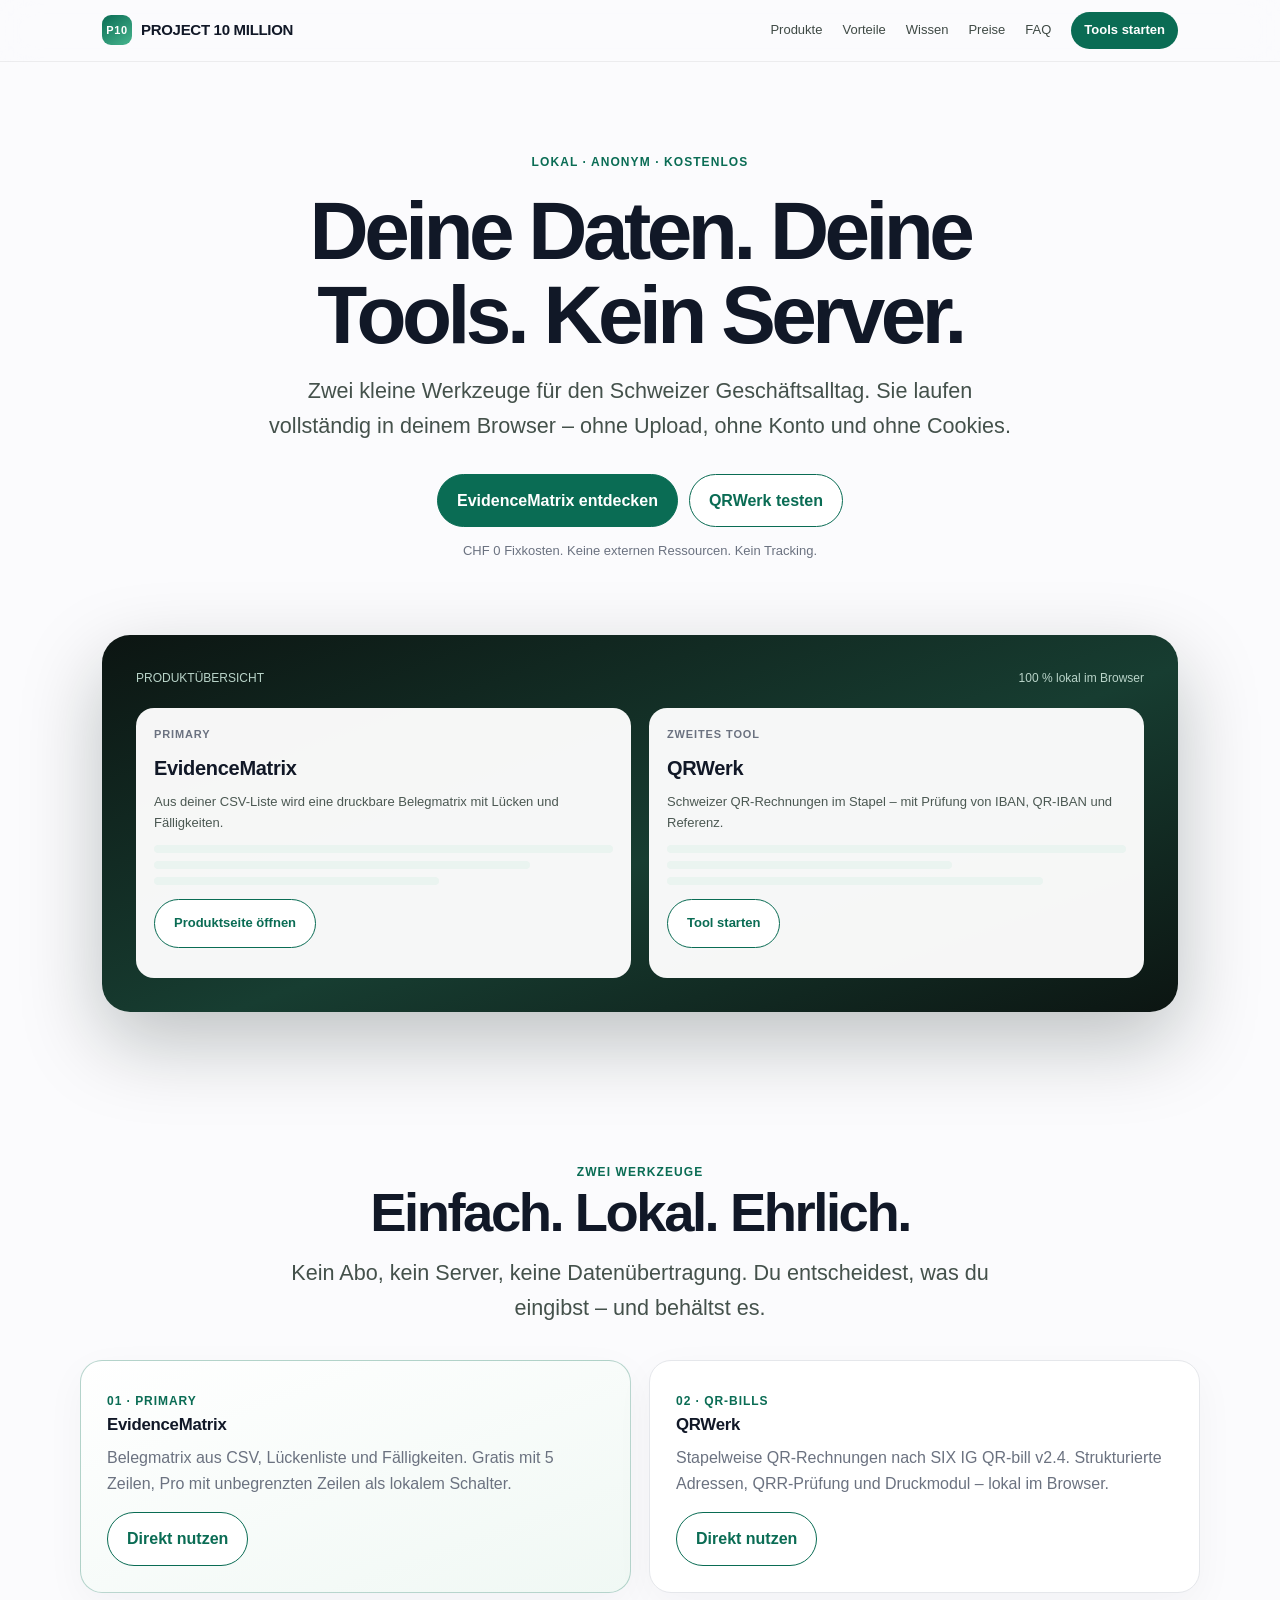
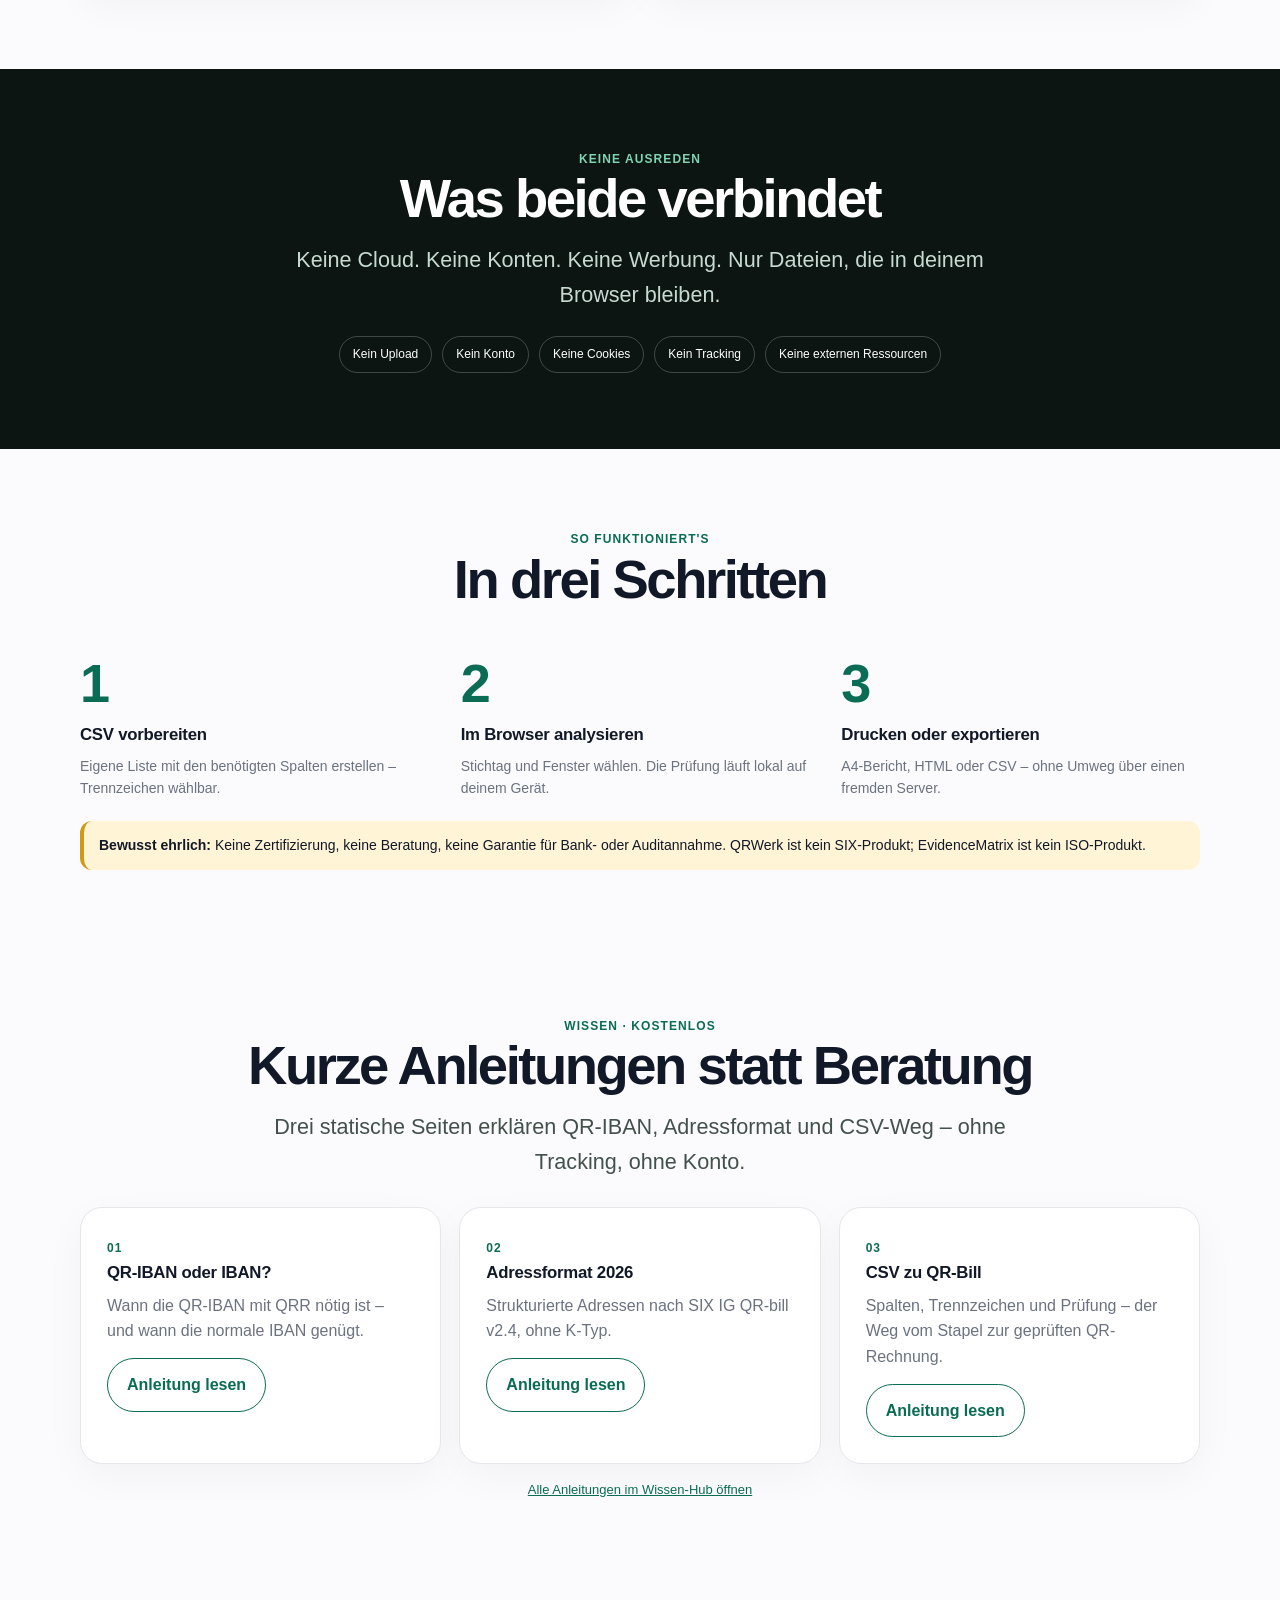
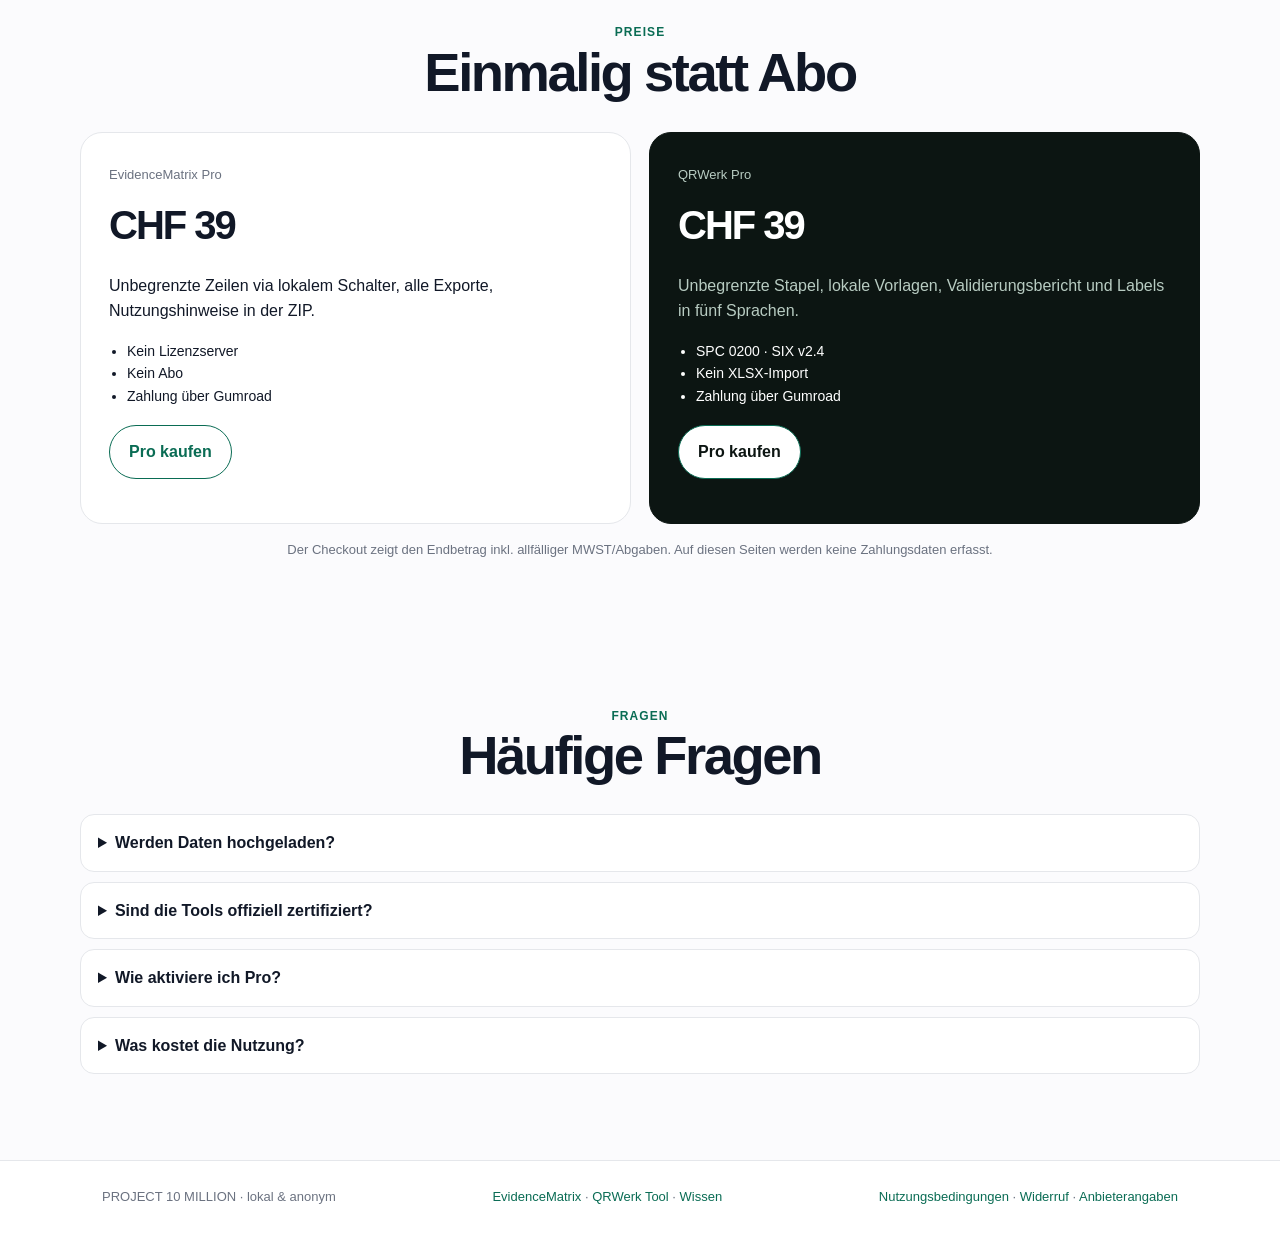
==== commit 610073bb: "Landingpage: Wissen-Navigation und -Karten ergänzt (?v=9)" ====
--- a/index.html
+++ b/index.html
@@ -141,6 +141,7 @@
       <div class="navlinks">
         <a href="#produkte">Produkte</a>
         <a href="#vorteile">Vorteile</a>
+        <a href="#wissen">Wissen</a>
         <a href="#preise">Preise</a>
         <a href="#faq">FAQ</a>
         <a class="cta" href="evidencematrix/em-tool.html">Tools starten</a>
@@ -228,6 +229,20 @@
       <p class="notice"><strong>Bewusst ehrlich:</strong> Keine Zertifizierung, keine Beratung, keine Garantie für Bank- oder Auditannahme. QRWerk ist kein SIX-Produkt; EvidenceMatrix ist kein ISO-Produkt.</p>
     </section>
 
+    <section class="wrap section tight" id="wissen">
+      <div class="center">
+        <span class="eyebrow">Wissen · kostenlos</span>
+        <h2>Kurze Anleitungen statt Beratung</h2>
+        <p class="lead">Drei statische Seiten erklären QR-IBAN, Adressformat und CSV-Weg – ohne Tracking, ohne Konto.</p>
+      </div>
+      <div class="grid three" style="margin-top:28px">
+        <article class="card"><span class="num">01</span><h3>QR-IBAN oder IBAN?</h3><p>Wann die QR-IBAN mit QRR nötig ist – und wann die normale IBAN genügt.</p><p style="margin-top:14px"><a class="btn ghost" href="wissen/qr-iban-oder-iban.html">Anleitung lesen</a></p></article>
+        <article class="card"><span class="num">02</span><h3>Adressformat 2026</h3><p>Strukturierte Adressen nach SIX IG QR-bill v2.4, ohne K-Typ.</p><p style="margin-top:14px"><a class="btn ghost" href="wissen/qr-bill-adressformat-2026.html">Anleitung lesen</a></p></article>
+        <article class="card"><span class="num">03</span><h3>CSV zu QR-Bill</h3><p>Spalten, Trennzeichen und Prüfung – der Weg vom Stapel zur geprüften QR-Rechnung.</p><p style="margin-top:14px"><a class="btn ghost" href="wissen/csv-zu-qr-bill.html">Anleitung lesen</a></p></article>
+      </div>
+      <p class="small center" style="margin-top:16px"><a href="wissen/" style="color:var(--accent)">Alle Anleitungen im Wissen-Hub öffnen</a></p>
+    </section>
+
     <section class="wrap section tight" id="preise">
       <div class="center"><span class="eyebrow">Preise</span><h2>Einmalig statt Abo</h2></div>
       <div class="price">
@@ -263,7 +278,7 @@
   <footer>
     <div class="footer-inner">
       <span>PROJECT 10 MILLION · lokal &amp; anonym</span>
-      <span><a href="evidencematrix/">EvidenceMatrix</a> · <a href="tool.html">QRWerk Tool</a></span>
+      <span><a href="evidencematrix/">EvidenceMatrix</a> · <a href="tool.html">QRWerk Tool</a> · <a href="wissen/">Wissen</a></span>
       <span><a href="rechtliches/nutzungsbedingungen.html">Nutzungsbedingungen</a> · <a href="rechtliches/widerruf.html">Widerruf</a> · <a href="https://1502003004208.gumroad.com/anbieterangaben">Anbieterangaben</a></span>
     </div>
   </footer>
